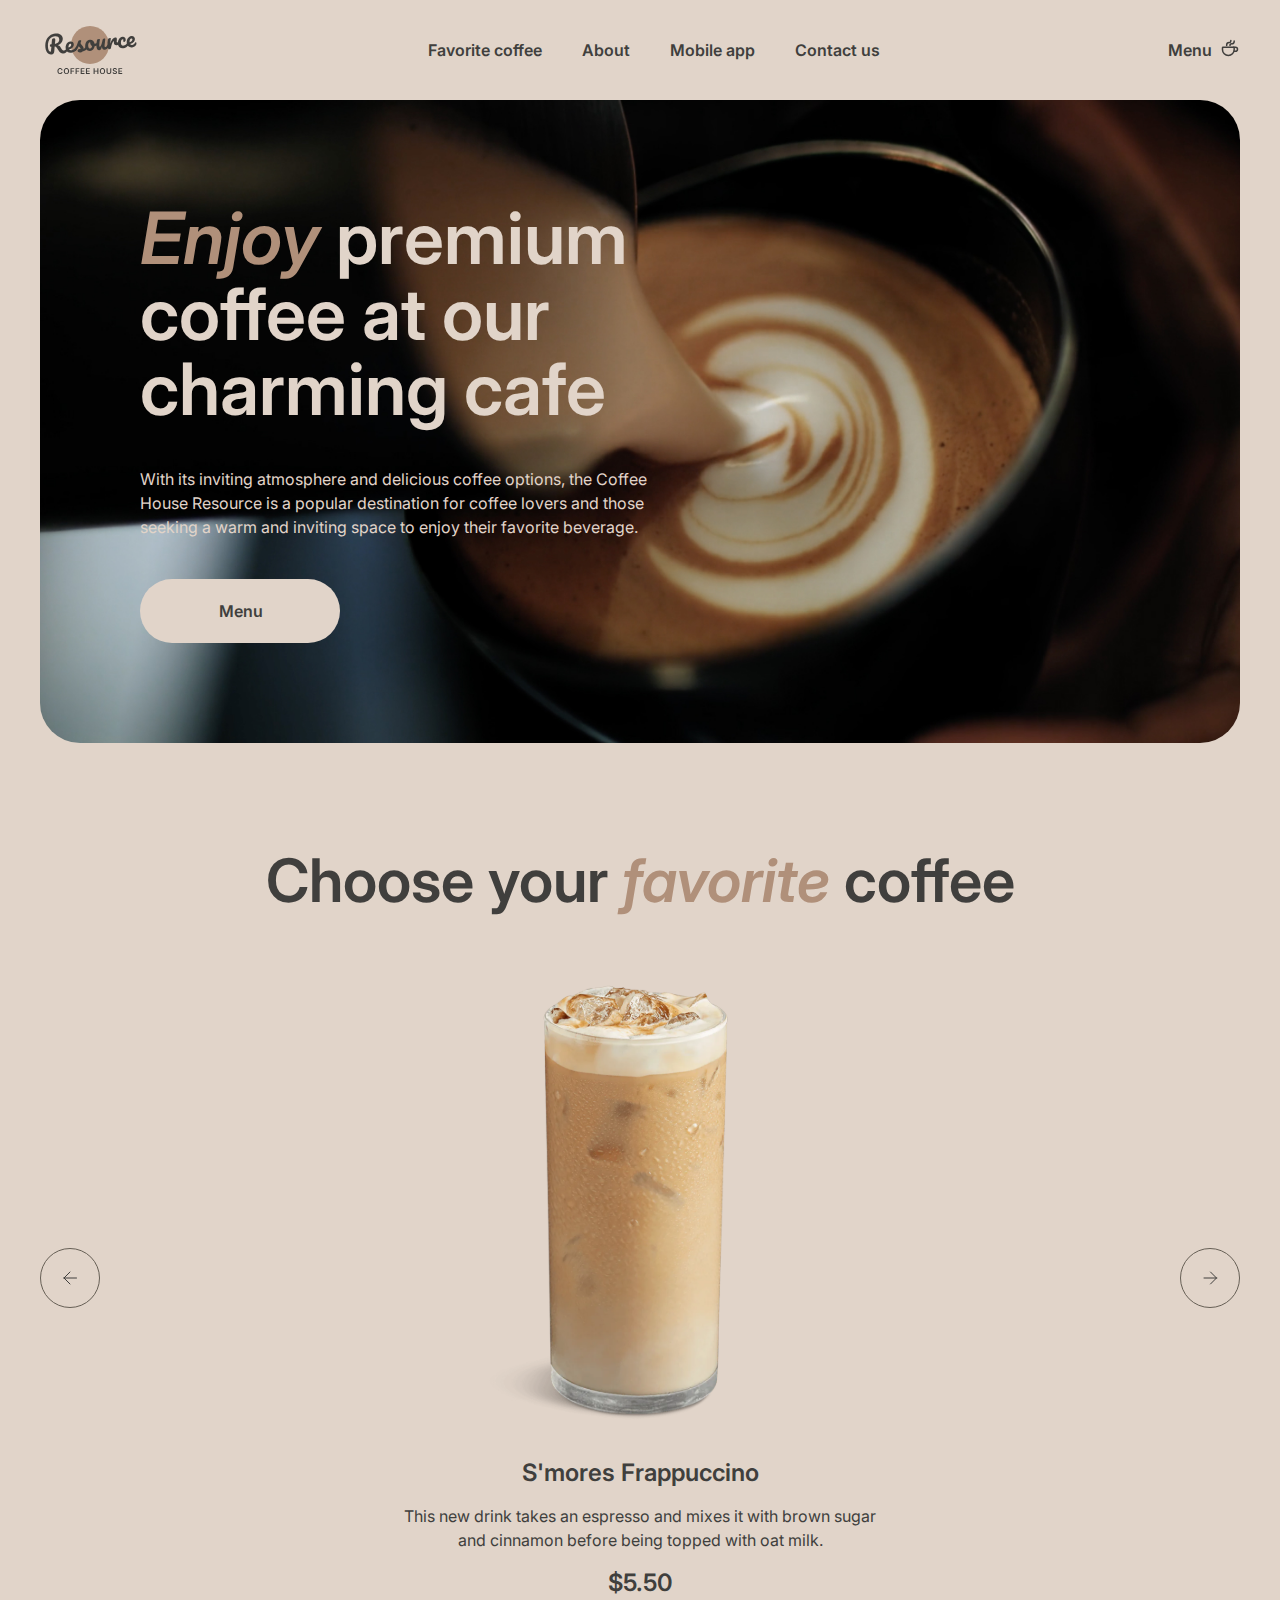
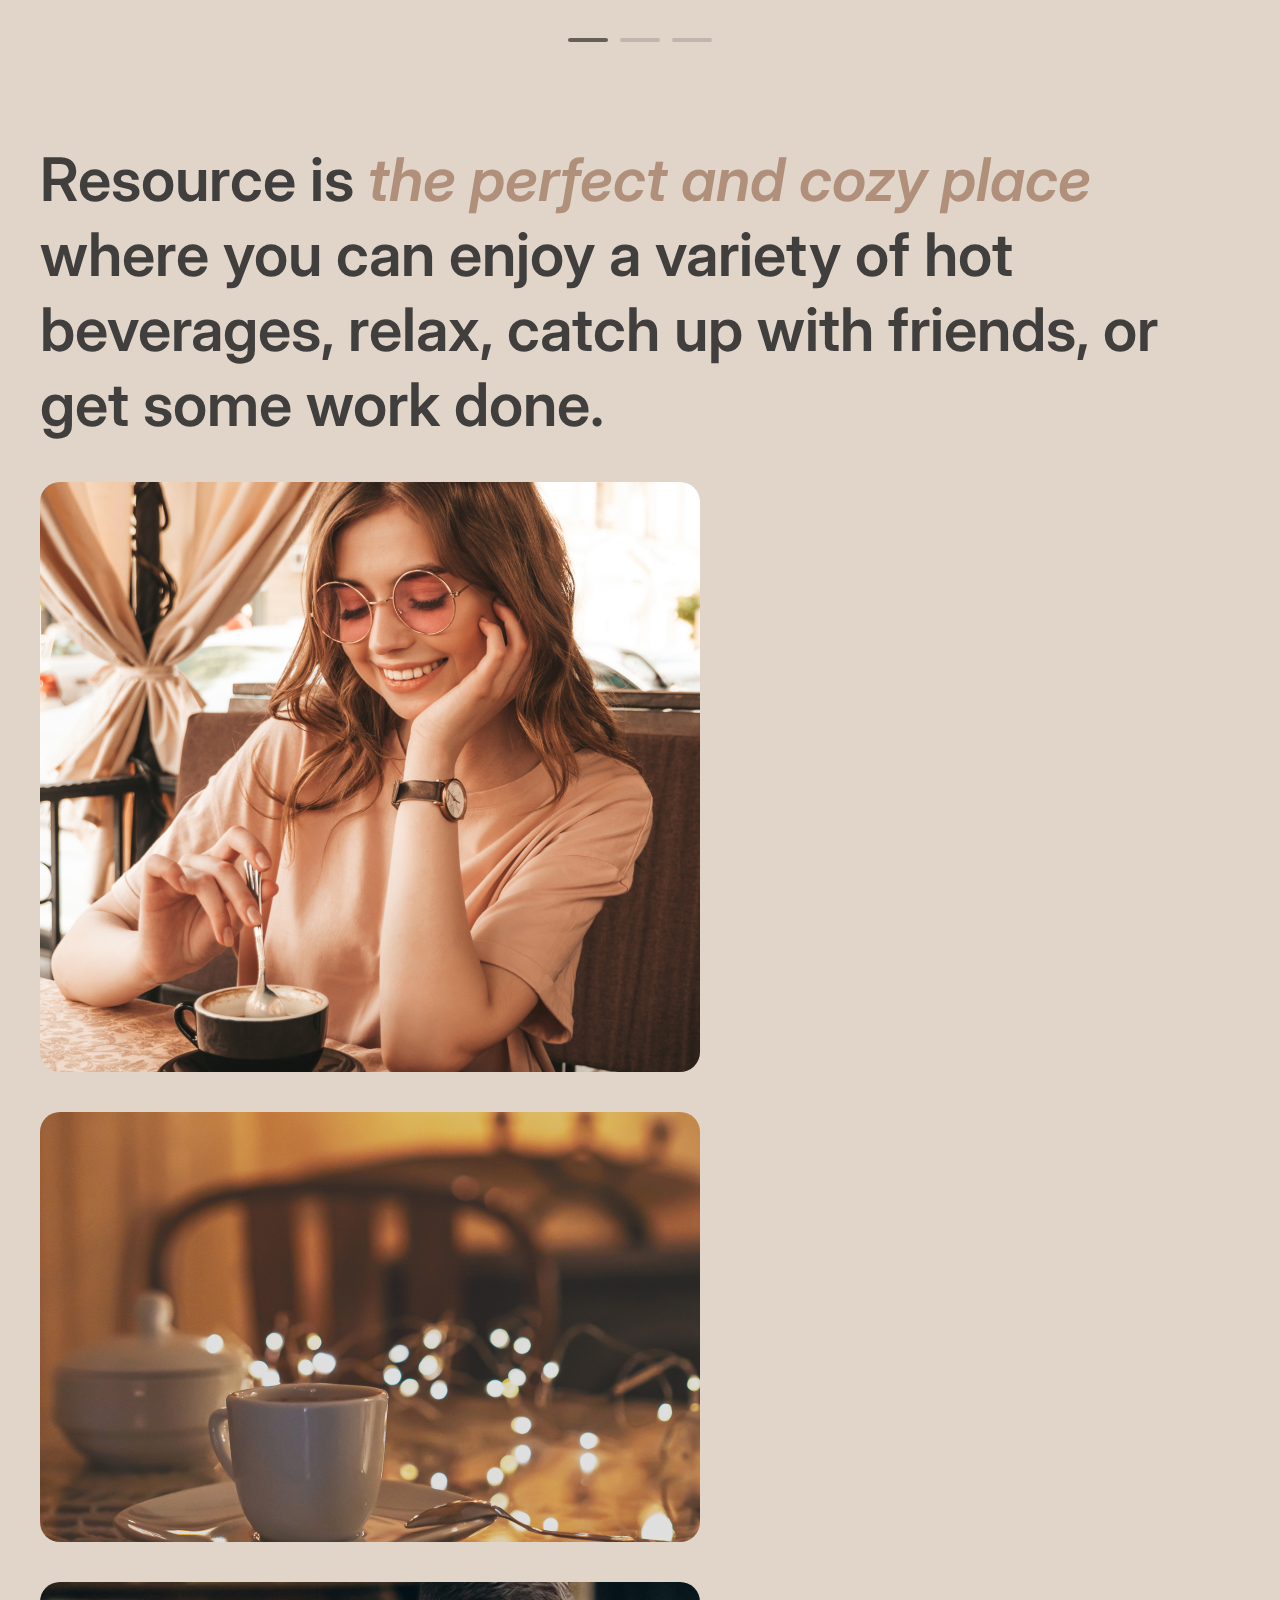
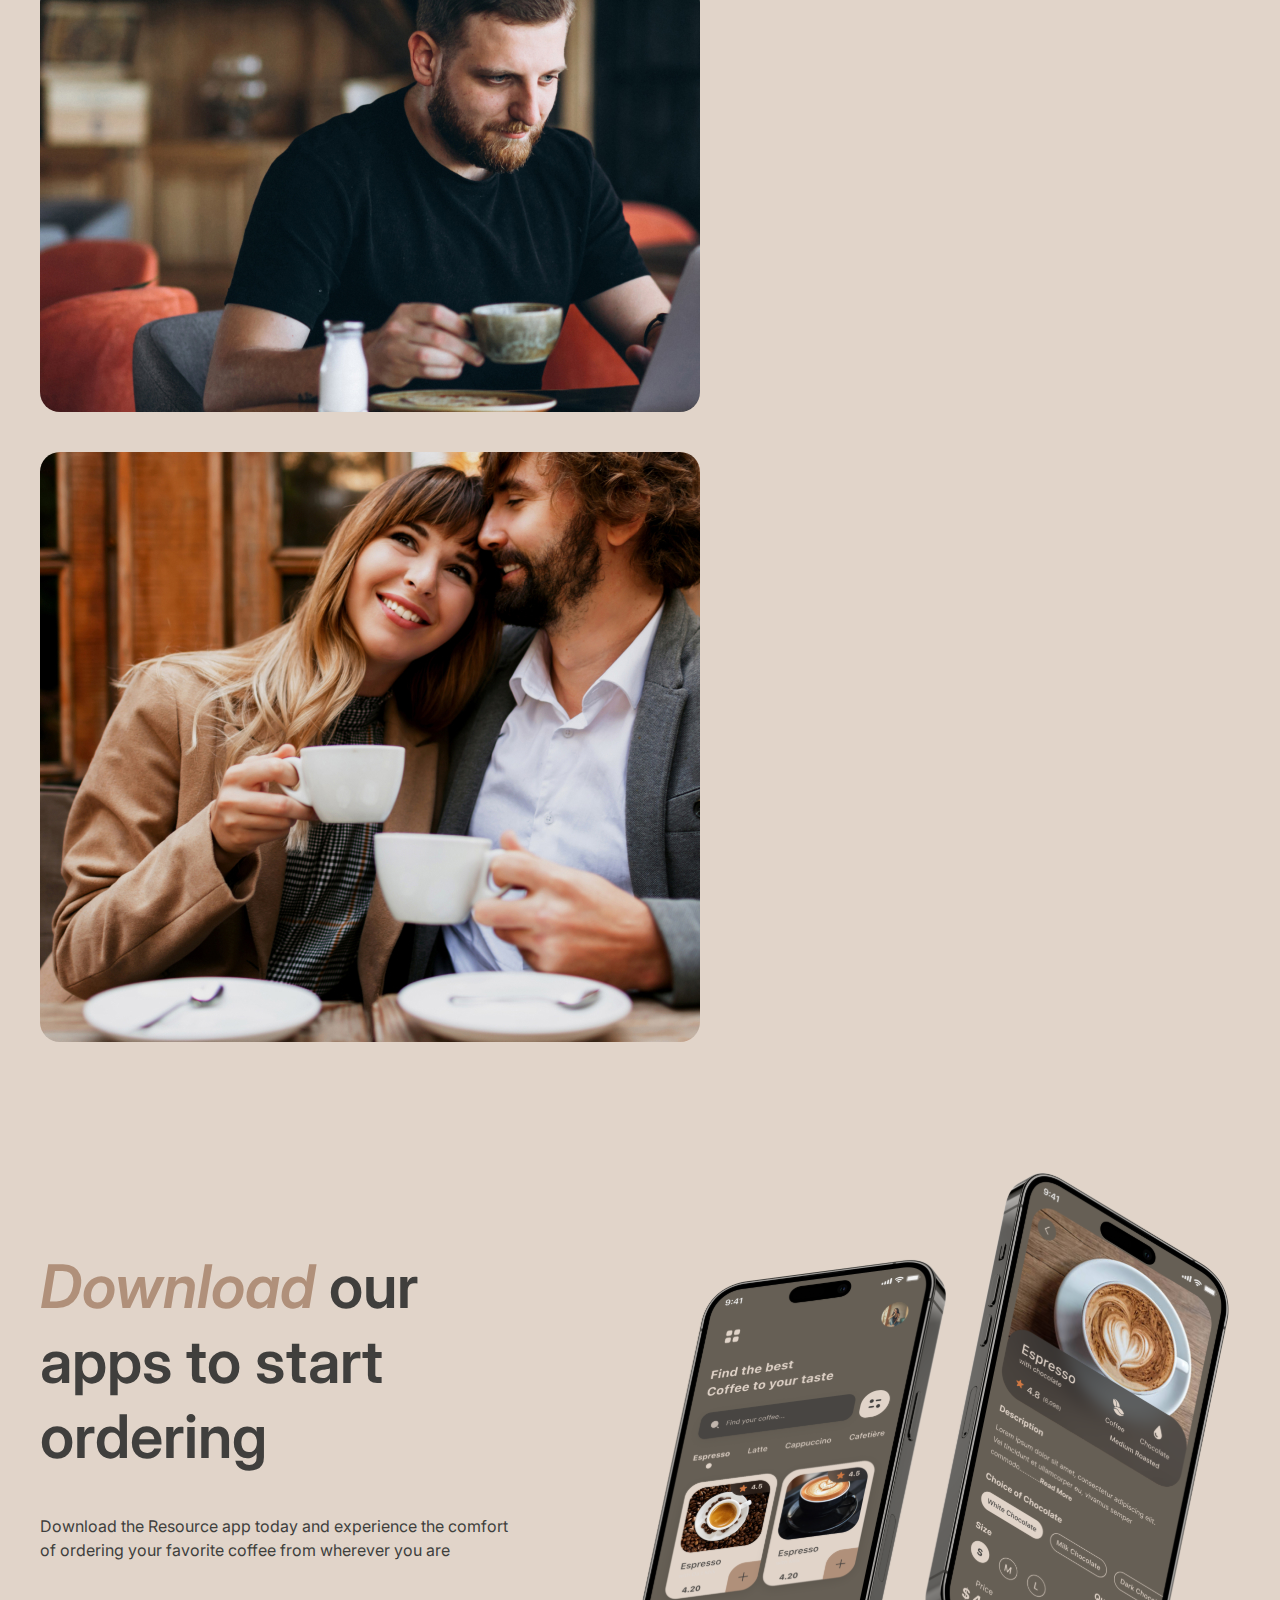
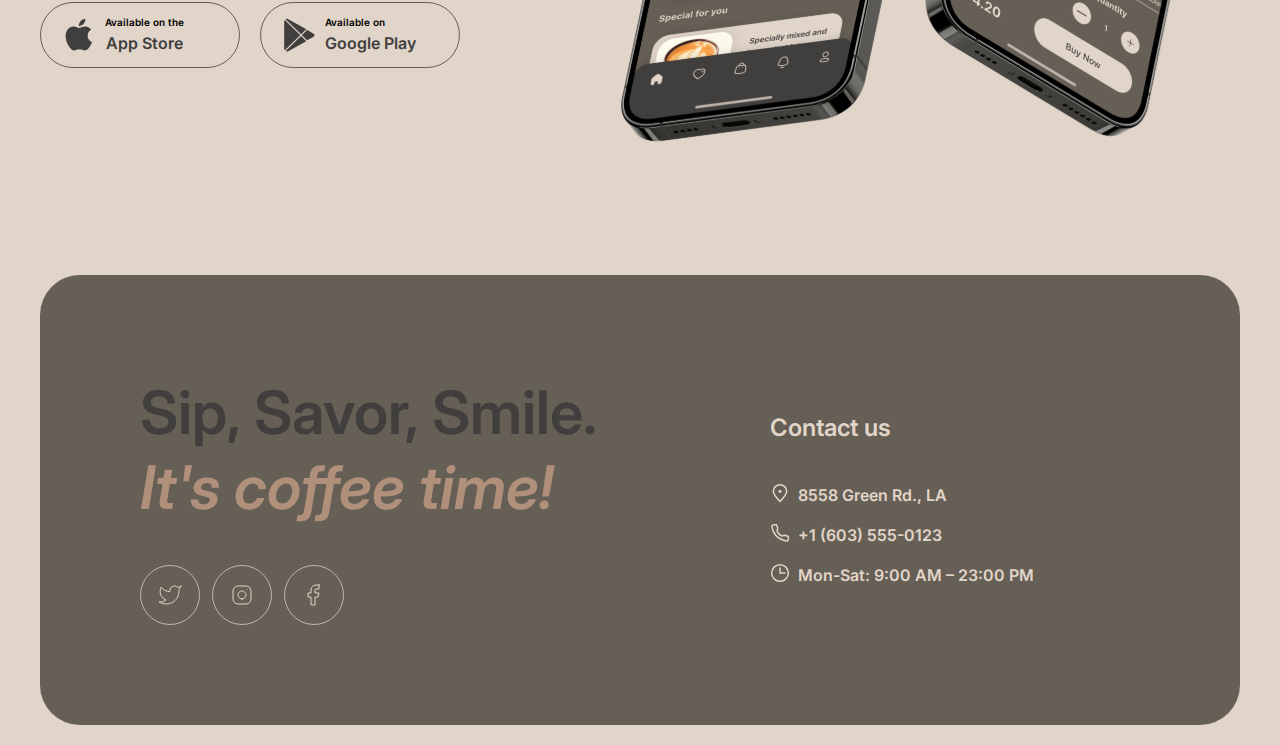
==== coffee-house/pages/home/index.html @ 0e666615 "feat: added hover to the button" ====
<!DOCTYPE html>
<html lang="en">
  <head>
    <meta charset="UTF-8" />
    <meta name="viewport" content="width=device-width, initial-scale=1.0" />
    <link rel="preconnect" href="https://fonts.googleapis.com">
    <link rel="preconnect" href="https://fonts.gstatic.com" crossorigin>
    <link href="https://fonts.googleapis.com/css2?family=Inter:wght@400;600&display=swap" rel="stylesheet">
    <link rel="stylesheet" href="../home/normalize.css" />
    <link rel="stylesheet" href="../home/style.css" />
    <title>Home</title>
    <link
      rel="shortcut icon"
      type="image/svg"
      href="../../assets/icons/logo.svg"
    />
  </head>
  <body>
    <div class="wrapper">
      <!-- HEADER  -->
      <header class="header__conteiner">
        <div class="header__logo">
          <img
            src="../../assets/icons/logo.svg"
            class="header__logo-img"
            alt="header__logo-img"
          />
        </div>
        <nav class="header__navigation">
          <ul class="navigation__list">
            <li class="navigation__item text__headings"><a href="#favorite__anchor" class="navigation__link">Favorite coffee</a></li>
            <li class="navigation__item text__headings"><a href="#about__anchor" class="navigation__link">About</a></li>
            <li class="navigation__item text__headings"><a href="#mobile__anchor" class="navigation__link">Mobile app</a></li>
            <li class="navigation__item text__headings"><a href="#contact__anchor" class="navigation__link">Contact us</a></li>
          </ul>
        </nav>
        <a class="header__menu-link" href="../menu/#">
          <div class="header__menu">
            <span class="menu__title text__headings">Menu</span>
            <span class="menu__subtitle">
              <img
                src="../../assets/icons/coffee-cup.svg"
                class="menu__subtitle-img"
                alt="menu__subtitle-img"
              />
            </span>
          </div>
        </a>
        
        <div class="header__burger">
          <span class="burger__line"></span>
          <span class="burger__line"></span>
        </div>
      </header>
      <!-- END HEADER -->

      <!-- SECTION ENJOY -->
      <main class="main">
        <section class="enjoy">
          <div class="enjoy__hero enjoy__hero-img enjoy__hero-video">
            <div class="hero__conteiner">
              <h1 class="hero__title">
                <span class="title-accent">Enjoy</span> premium coffee at our charming cafe
              </h1>
              <p class="hero__subtitle text">
                With its inviting atmosphere and delicious coffee options, the
                Coffee House Resource is a popular destination for coffee lovers
                and those seeking a warm and inviting space to enjoy their
                favorite beverage.
              </p>
              <button type="button" class="hero__button button">
                <p class="text__headings hero__button-text">Menu</p>
                <svg class="hero__button-img" xmlns="http://www.w3.org/2000/svg" width="20" height="20" viewBox="0 0 20 20" fill="none">
                  <path d="M14.166 9.76667V11.6667C14.166 14.8883 11.5543 17.5 8.33268 17.5C5.11102 17.5 2.49935 14.8883 2.49935 11.6667V9.76667C2.49935 9.4353 2.76798 9.16667 3.09935 9.16667H13.566C13.8974 9.16667 14.166 9.4353 14.166 9.76667Z" stroke="#403F3D" stroke-width="1.5" stroke-linecap="round" stroke-linejoin="round"/>
                  <path d="M9.99935 7.49996C9.99935 6.66663 10.5946 5.83329 11.7851 5.83329V5.83329C13.1 5.83329 14.166 4.7673 14.166 3.45234V2.91663" stroke="#403F3D" stroke-width="1.5" stroke-linecap="round" stroke-linejoin="round"/>
                  <path d="M6.66732 7.5V7.08333C6.66732 5.70262 7.78661 4.58333 9.16732 4.58333V4.58333C10.0878 4.58333 10.834 3.83714 10.834 2.91667V2.5" stroke="#403F3D" stroke-width="1.5" stroke-linecap="round" stroke-linejoin="round"/>
                  <path d="M13.334 9.16663H15.4173C16.5679 9.16663 17.5007 10.0994 17.5007 11.25C17.5007 12.4006 16.5679 13.3333 15.4173 13.3333H14.1673" stroke="#403F3D" stroke-width="1.5" stroke-linecap="round" stroke-linejoin="round"/>
                </svg>
              </button>
            </div>
          </div>
        </section>
        <!-- END SECTION ENJOY -->

        <!-- SECTION FAVORITE -->
        <section class="favorite" id="favorite__anchor" >
          <h2 class="favorite__title title">Choose your <span class="title-accent">favorite</span> coffee</h2>
          <div class="favorite__slider-conteiner">
            <div class="favorite__slider">
              <button type="button"class="slider__button">
                <svg class="slider__button-arrow" xmlns="http://www.w3.org/2000/svg" width="24" height="24" viewBox="0 0 24 24" fill="none">
                  <path d="M18.5 12H6M6 12L12 6M6 12L12 18" stroke="#403F3D" stroke-linecap="round" stroke-linejoin="round"/>
                </svg>
              </button>
              <div class="favorite__slider-wrapper">
               <div class="favorite__slider-row">
                <div class="favorite__slide">
                  <img class="favorite__slide-img" 
                  src="../../assets/img/coffee-slider-1.svg" 
                  alt="frappuccino">
                <div class="favorite__slide-content">
                  <h3 class="favorite__slide-subtitle">S'mores Frappuccino</h3>
                  <p class="favorite__slide-text text">This new drink takes an espresso 
                    and mixes it with brown sugar and cinnamon before being topped with oat milk.</p>
                  <p class="favorite__slide-price">$5.50</p>
                </div>
                </div>
                <div class="favorite__slide">
                  <img class="favorite__slide-img" 
                  src="../../assets/img/coffee-slider-2.svg" 
                  alt="macchiato">
                <div class="favorite__slide-content">
                  <h3 class="favorite__slide-subtitle">Caramel Macchiato</h3>
                  <p class="favorite__slide-text text">Fragrant and unique classic espresso with 
                    rich caramel-peanut syrup, with cream under whipped thick foam.</p>
                  <p class="favorite__slide-price">$5.00</p>
                </div>
                </div>
                <div class="favorite__slide">
                  <img class="favorite__slide-img" 
                  src="../../assets/img/coffee-slider-3.svg" 
                  alt="frappuccino">
                <div class="favorite__slide-content">
                  <h3 class="favorite__slide-subtitle">Ice coffee</h3>
                  <p class="favorite__slide-text text">A popular summer drink that tones and invigorates. 
                    Prepared from coffee, milk and ice.</p>
                  <p class="favorite__slide-price">$4.50</p>
                </div>
                </div>
               </div>
              </div>
              <button type="button" class="slider__button">
                <svg class="slider__button-arrow" xmlns="http://www.w3.org/2000/svg" width="24" height="24" viewBox="0 0 24 24" fill="none">
                  <path d="M6 12H18.5M18.5 12L12.5 6M18.5 12L12.5 18" stroke="#403F3D" stroke-linecap="round" stroke-linejoin="round"/>
                </svg>
              </button>
            </div>
            <div class="favorite__controls">
              <div class="favorite__controls-btn favorite__controls-btn--active"></div>
              <div class="favorite__controls-btn"></div>
              <div class="favorite__controls-btn"></div>
            </div>
          </div>
        </section>
         <!-- END SECTION FAVORITE -->
         <!-- SECTION ABOUT -->
        <section class="about" id="about__anchor">
            <h2 class="about__title title">Resource is 
              <span class="title-accent">the perfect and cozy place</span> 
              where you can enjoy a variety of hot beverages, relax, catch up with friends, 
              or get some work done.
            </h2>
            <div class="about__images-conteiner">
              <div class="about__images-column-1">
                <div class="about__images-box box-1">
                  <div class="about__images-max about__images-1"></div>
                </div>
                <div class="about__images-box box-2">
                  <div class="about__images-max about__images-2"></div>
                </div>
              </div>
              <div class="about__images-column-2">
                <div class="about__images-box box-3">
                  <div class="about__images-max about__images-3"></div>
                </div>
                <div class="about__images-box box-4">
                  <div class="about__images-max about__images-4"></div>
                </div>
              </div>
            </div>
        </section>
        <!-- END SECTION ABOUT -->

        <!-- SECTION MOBILE -->
        <section class="mobile" id="mobile__anchor">
          <div class="mobile__offer">
            <h2 class="offer__title title"> 
              <span class="title-accent">Download</span> 
              our apps to start ordering</h2>
            <p class="offer__text text">   Download the Resource app today 
              and experience the comfort of ordering your favorite 
              coffee from wherever you are</p>
            <div class="mobile__offer-button">
              <button type="button" class="offer__button">
                <svg class="offer__button-icon" xmlns="http://www.w3.org/2000/svg" width="36" height="36" viewBox="0 0 36 36" fill="none">
                  <path d="M26.7063 18.6307C26.6694 14.6324 30.0641 12.6872 30.2193 12.5966C28.2967 9.86366 25.3169 9.49026 24.2697 9.46048C21.767 9.20369 19.3393 10.9206 18.0644 10.9206C16.764 10.9206 14.8008 9.48529 12.6848 9.52747C9.96196 9.56841 7.41468 11.1055 6.01762 13.4923C3.13444 18.359 5.28474 25.5108 8.04705 29.4446C9.42884 31.3712 11.0435 33.5223 13.1569 33.4466C15.2245 33.3635 15.9968 32.1614 18.4919 32.1614C20.9641 32.1614 21.6893 33.4466 23.8447 33.3983C26.0637 33.3635 27.4608 31.463 28.7942 29.519C30.3911 27.3108 31.0323 25.1362 31.0578 25.0245C31.0056 25.0071 26.7483 23.4229 26.7063 18.6307Z" fill="#403F3D"/>
                  <path d="M22.6347 6.87268C23.7468 5.51675 24.5076 3.67205 24.2964 1.80005C22.6869 1.86952 20.674 2.88554 19.5149 4.21169C18.4893 5.38029 17.5732 7.29571 17.8099 9.097C19.6179 9.2285 21.4743 8.20752 22.6347 6.87268Z" fill="#403F3D"/>
                </svg>
                <div class="offer__button-text">
                  <p class="button-text-1">Available on the</p>
                  <p class="button-text-2 text__headings">App Store</p>
                </div>
              </button>
              <button type="button" class="offer__button">
                <svg class="offer__button-icon" xmlns="http://www.w3.org/2000/svg" width="36" height="36" viewBox="0 0 36 36" fill="none">
                  <path d="M3.7558 3.20297C3.39335 3.57289 3.18359 4.14884 3.18359 4.89471V31.4994C3.18359 32.2453 3.39335 32.8212 3.7558 33.1911L3.84525 33.2723L19.1359 18.37V18.0181L3.84525 3.11575L3.7558 3.20297Z" fill="#403F3D"/>
                  <path d="M26.0776 23.34L20.9863 18.37V18.0181L26.0837 13.0482L26.1979 13.1128L32.2345 16.4617C33.9573 17.4121 33.9573 18.976 32.2345 19.9324L26.1979 23.2753L26.0776 23.34Z" fill="#403F3D"/>
                  <path d="M25.2733 24.2007L20.0617 19.1195L4.68164 34.1166C5.25384 34.7031 6.18695 34.7737 7.24807 34.1873L25.2733 24.2007Z" fill="#403F3D"/>
                  <path d="M25.2733 12.1876L7.24807 2.20103C6.18695 1.62058 5.25384 1.69125 4.68164 2.27772L20.0617 17.2688L25.2733 12.1876Z" fill="#403F3D"/>
                </svg>
                <div class="offer__button-text">
                  <p class="button-text-1">Available on</p>
                  <p class="button-text-2 text__headings">Google Play</p>
                </div>
              </button>
            </div>
          </div>
          <div class="mobile__images">
            <img class="mobile__images-screens" src="../../assets/img/mobile-screens.svg" alt="mobile-screens">
          </div>
        </section>
        <!-- END SECTION MOBILE -->
      </main>

      <!-- FOOTER -->
      <footer class="footer">
        <div class="footer-conteiner">
          <div class="footer__social">
            <h2 class="social__title title">Sip, Savor, Smile. 
              <span class="title-accent">It's coffee time!</span>
            </h2>
            <div class="social__button">
              <button type="button" class="social__button-item">
                <svg class="social__button-icon" xmlns="http://www.w3.org/2000/svg" width="24" height="24" viewBox="0 0 24 24" fill="none">
                  <path d="M23 3.01006C23 3.01006 20.9821 4.20217 19.86 4.54006C19.2577 3.84757 18.4573 3.35675 17.567 3.13398C16.6767 2.91122 15.7395 2.96725 14.8821 3.29451C14.0247 3.62177 13.2884 4.20446 12.773 4.96377C12.2575 5.72309 11.9877 6.62239 12 7.54006V8.54006C10.2426 8.58562 8.50127 8.19587 6.93101 7.4055C5.36074 6.61513 4.01032 5.44869 3 4.01006C3 4.01006 -1 13.0101 8 17.0101C5.94053 18.408 3.48716 19.109 1 19.0101C10 24.0101 21 19.0101 21 7.51006C20.9991 7.23151 20.9723 6.95365 20.92 6.68006C21.9406 5.67355 23 3.01006 23 3.01006Z" stroke="#E1D4C9" stroke-linecap="round" stroke-linejoin="round"/>
                </svg>
              </button>
              <button type="button" class="social__button-item">
                <svg class="social__button-icon" xmlns="http://www.w3.org/2000/svg" width="24" height="24" viewBox="0 0 24 24" fill="none">
                  <path d="M12 16C14.2091 16 16 14.2091 16 12C16 9.79086 14.2091 8 12 8C9.79086 8 8 9.79086 8 12C8 14.2091 9.79086 16 12 16Z" stroke="#E1D4C9" stroke-linecap="round" stroke-linejoin="round"/>
                  <path d="M3 16V8C3 5.23858 5.23858 3 8 3H16C18.7614 3 21 5.23858 21 8V16C21 18.7614 18.7614 21 16 21H8C5.23858 21 3 18.7614 3 16Z" stroke="#E1D4C9"/>
                  <path d="M17.5 6.51L17.51 6.49889" stroke="#E1D4C9" stroke-linecap="round" stroke-linejoin="round"/>
                </svg>
              </button>
              <button type="button" class="social__button-item">
                <svg social__button-icon xmlns="http://www.w3.org/2000/svg" width="24" height="24" viewBox="0 0 24 24" fill="none">
                  <path d="M17 2H14C12.6739 2 11.4021 2.52678 10.4645 3.46447C9.52678 4.40215 9 5.67392 9 7V10H6V14H9V22H13V14H16L17 10H13V7C13 6.73478 13.1054 6.48043 13.2929 6.29289C13.4804 6.10536 13.7348 6 14 6H17V2Z" stroke="#E1D4C9" stroke-linecap="round" stroke-linejoin="round"/>
                </svg>
              </button>
            </div>
          </div>
          <div class="footer__contact" id="contact__anchor">
            <h3 class="footer__contact-subtitle">Contact us</h3>
            <ul class="footer__contact-list">
              <li class="footer__contact-item">
                <a class="contact__link" href="https://www.google.pl/maps/place/8558+Green+Rd,+Lakeview,+MI+48850,+%D0%A1%D0%A8%D0%90/@43.5344248,-86.2693133,8z/data=!4m5!3m4!1s0x881894c3cff73ed7:0x6b7a7f95039dd76e!8m2!3d43.3332195!4d-85.2551117?entry=ttu" target="_blank">
                  <svg class="contact__link-icon" 
                  xmlns="http://www.w3.org/2000/svg" width="20" height="20" viewBox="0 0 20 20" fill="none">
                    <path d="M16.6663 8.33329C16.6663 12.0152 9.99967 18.3333 9.99967 18.3333C9.99967 18.3333 3.33301 12.0152 3.33301 8.33329C3.33301 4.65139 6.31778 1.66663 9.99967 1.66663C13.6816 1.66663 16.6663 4.65139 16.6663 8.33329Z" stroke="#E1D4C9" stroke-width="1.5"/>
                    <path d="M10.0003 9.16667C10.4606 9.16667 10.8337 8.79357 10.8337 8.33333C10.8337 7.8731 10.4606 7.5 10.0003 7.5C9.54009 7.5 9.16699 7.8731 9.16699 8.33333C9.16699 8.79357 9.54009 9.16667 10.0003 9.16667Z" fill="#E1D4C9" stroke="#E1D4C9" stroke-width="1.5" stroke-linecap="round" stroke-linejoin="round"/>
                  </svg>
                <p class="contact__link-text text__headings">8558 Green Rd., LA</p>
                <div class="contact__link-line"></div>
                </a>
              </li>
              <li class="footer__contact-item">
                <a class="contact__link" href="tel:+16035550123">
                  <svg class="contact__link-icon" xmlns="http://www.w3.org/2000/svg" width="20" height="20" viewBox="0 0 20 20" fill="none">
                    <path d="M15.0984 12.2516L11.6665 12.9166C9.34845 11.7531 7.91654 10.4166 7.08321 8.33329L7.72483 4.89154L6.51197 1.66663L3.72946 1.66663C2.60191 1.66663 1.71466 2.59958 1.90108 3.71161C2.29888 6.08454 3.37231 10.0391 6.24987 12.9166C9.27338 15.9401 13.5661 17.3318 16.1378 17.9288C17.299 18.1983 18.3332 17.2908 18.3332 16.0988L18.3332 13.4843L15.0984 12.2516Z" stroke="#E1D4C9" stroke-width="1.5" stroke-linecap="round" stroke-linejoin="round"/>
                  </svg>
                  
                <p class="contact__link-text text__headings">+1 (603) 555-0123</p>
                <div class="contact__link-line"></div>
              </a>
              </li>
              <li class="footer__contact-item">
                <svg class="contact__link-icon" xmlns="http://www.w3.org/2000/svg" width="20" height="20" viewBox="0 0 20 20" fill="none">
                  <g clip-path="url(#clip0_217_1736)">
                    <path d="M10 5L10 10L15 10" stroke="#E1D4C9" stroke-width="1.5" stroke-linecap="round" stroke-linejoin="round"/>
                    <path d="M10.0003 18.3333C14.6027 18.3333 18.3337 14.6023 18.3337 9.99996C18.3337 5.39759 14.6027 1.66663 10.0003 1.66663C5.39795 1.66663 1.66699 5.39759 1.66699 9.99996C1.66699 14.6023 5.39795 18.3333 10.0003 18.3333Z" stroke="#E1D4C9" stroke-width="1.5" stroke-linecap="round" stroke-linejoin="round"/>
                  </g>
                  <defs>
                    <clipPath id="clip0_217_1736">
                      <rect width="20" height="20" fill="white"/>
                    </clipPath>
                  </defs>
                </svg>
                <p class="contact__link-text text__headings">Mon-Sat: 9:00 AM – 23:00 PM</p>
                <div class="contact__link-line"></div>
              </li>
            </ul>
          </div>
        </div>
      </footer>
      <!-- END FOOTER -->
    </div>
    <script src="../home/script.js"></script>
  </body>
</html>
---- coffee-house/pages/home/style.css ----
:root {
  --text-dark: #403F3D;
  --text-light: #E1D4C9;
  --text-accent: #B0907A;
  --background-body: #E1D4C9;
  --background-container: #665F55;
  --background-backdrop: rgba(64, 63, 61, 0.80);
  --border-light: #C1B6AD;
  --border-dark: #665F55;
}

*,
*::before,
*::after {
  box-sizing: border-box;
  margin: 0;
  padding: 0;
  border: 0;
}

html {
  scroll-behavior: smooth;
  font-family: Inter;
  font-style: normal;
  font-weight: 400;
}

body {
  margin: 0 auto;
  padding: 0;
  scroll-behavior: smooth;
  transition: all .3s;
  background-color: var(--background-body);
  color: var(--text-dark);

}
.wrapper {
  max-width: 1440px;
  margin: 0 auto;
  padding: 20px 40px;
}

a, a:visited {
  color: inherit;
  text-decoration: none;
  cursor: pointer;
  transition: .3s;
}

h1, h2, h3, h4, h5, p {
  margin: 0;
}

h1 {
  font-size: 72px;
  font-weight: 600;
  line-height: 105%;
  color: var(--text-light);
}

h2 {
  font-family: Inter;
  font-size: 60px;
  font-style: normal;
  font-weight: 600;
  line-height: 125%;
  color: var(--text-dark);
}

h3 {
  font-family: Inter;
  font-size: 24px;
  font-style: normal;
  font-weight: 600;
  line-height: 125%;
}

li {
  list-style: none;
}

a, a:visited {
  color: inherit;
  cursor: pointer;
  text-decoration: none;
  transition: 0.8s ease-in-out;
}
.text__headings {
  font-family: Inter;
  font-style: normal;
  font-weight: 600;
  font-size: 16px;
  line-height: 150%;
  color: var(--text-dark);
}

.text {
  font-family: Inter;
  font-size: 16px;
  font-style: normal;
  font-weight: 400;
  line-height: 150%;
}

.title-accent {
  color: var(--text-accent);
  font-style: italic;
}

.button {
  width: 200px;
  padding: 20px 65px;
  border-radius: 100px;
  background: var(--background-body);
  cursor: pointer;
}



/* HEADER */

.header__conteiner {
  display: flex;
  justify-content: space-between;
  align-items: center;
  width: 100%;
  /* margin: 20px 0px; */
}

.header__logo {
  width: 100px;
  height: 60px;
}
.navigation__list {
  display: flex;
  justify-content: space-between;
  gap: 40px;
}

.navigation__link {
  position: relative;
}

.navigation__link:before {
  content: '';
  width: 100%;
  height: 2px;
  background-color: var(--background-container);
  position: absolute;
  left: 0;
  bottom: -4px;
  transform: scaleX(0);
}

.navigation__link:hover:before {
  transform: scaleX(1);
  transition: 0.7s;
}


.header__menu-link {
  position: relative;
}

.header__menu-link:before {
  content: '';
  width: 100%;
  height: 2px;
  background-color: var(--background-container);
  position: absolute;
  left: 0;
  bottom: -4px;
  transform: scaleX(0);
}

.header__menu-link:hover:before {
  transform: scaleX(1);
  transition: 0.7s;
}

.header__menu {
  display: flex;
  gap: 8px;
}
.menu__subtitle-img {
  width: 20px;
  height: 20px;
}
.header__burger {
  display: none;
}

/* section enjoy */

.enjoy {
  margin: 20px 0px 100px 0px;
}

.enjoy__hero-img {
  background: url(../../assets/img/img-hero.jpg) lightgray 50% / cover no-repeat;
  border-radius: 40px;
  width: 100%;
  padding: 100px;
}

.hero__conteiner {
  width: 530px;
  display: flex;
  gap: 40px;
  flex-direction: column;
  justify-content: center;
  align-items: flex-start;
}
.hero__subtitle {
  color: var(--text-light);
}

.hero__button {
  display: flex;
  gap: 8px;
  justify-content: space-between;
}

.hero__button-text {
  transform: translateX(14px);
  transition: 0.3s ease-in;
}

.hero__button:hover > .hero__button-text {
  transform: translateX(0);
  transition: 0.3s ease-in;
}
.hero__button-img {
  width: 20px;
  height: 20px;
  opacity: 0;
  transition: 0.7s;
}

.hero__button:hover > .hero__button-img {
  opacity: 100%;
}

/* section favorite  */

.favorite {
  margin: 100px 0px;
  display: flex;
  flex-direction: column;
  justify-content: space-between;
  gap: 40px;
}
.favorite__title {
  text-align: center;
}
.favorite__slider-conteiner {
  display: flex;
  flex-direction: column;
  gap: 40px;
}

.favorite__slider { 
  width: 100%;
  max-width: 1360px;
  display: flex;
  flex-direction: row;
  align-items: center;
  justify-content: space-between;
  gap: 40px;
}

.slider__button {
  width: 60px;
  height: 60px;
  border-radius: 100px;
  border: 1px solid var(--border-dark);
  background-color: transparent;
  display: flex;
  justify-content: center;
  align-items: center;
}

.slider__button-arrow {
  width: 24px;
  height: 24px;
}

.favorite__slider-wrapper {
  max-width: 480px;
  height: 640px;
  width: 100%;
  position: relative;
  overflow: hidden;
}

.favorite__slider-row {
  display: flex;
  position: absolute;
  left: 0;
}

.favorite__slide {
  width: 480px;
  display: flex;
  flex-direction: column;
  align-items: center;
  gap: 20px; 
}
.favorite__slide-img {
  width: 100%;
  height: 100%;
}

.favorite__slide-content {
  display: flex;
  flex-direction: column;
  justify-content: space-between;
  gap: 16px; 
  text-align: center;
}

.favorite__slide-price {
font-size: 24px;
font-style: normal;
font-weight: 600;
line-height: 125%;
}

.favorite__controls {
  display: flex;
  gap: 12px;
  margin: auto;
}

.favorite__controls-btn {
  width: 40px;
  height: 4px;
  border-radius: 100px;
  background-color: var(--border-light);
}

.favorite__controls-btn--active {
  background-color: var(--border-dark);
}

/* section about */

.about__images-1 {
  background: url("../../assets/img/about-1.jpg") lightgray 50% / cover no-repeat;
}
.about__images-2 {
  background: url("../../assets/img/about-2.jpg") lightgray 50% / cover no-repeat;
}
.about__images-3 {
  background: url("../../assets/img/about-3.jpg") lightgray 50% / cover no-repeat;
}
.about__images-4 {
  background: url("../../assets/img/about-4.jpg") lightgray 50% / cover no-repeat;
}

.about {
  margin: 100px 0px;
  display: flex;
  flex-direction: column;
  justify-content: space-between;
  gap: 40px;
}

.about__images-conteiner {
  display: flex;
  gap: 40px;
  flex-wrap: wrap;
}

.about__images-column-1,
.about__images-column-2 {
  display: flex;
  flex-direction: column;
  gap: 40px;
}

.about__images-box {
  overflow: hidden;
  width: 660px;
  border-radius: 20px;
}
.box-1, 
.box-4 {
  height: 590px;
}

.box-2, 
.box-3 {
  height: 430px;
}

.about__images-max {
  width: 100%;
  height: 100%;
  transform: scale(1.1);
  transition: 0.7s ease-in-out;
}

.about__images-max:hover {
  transform: scale(1);
  transition: 0.7s ease-in-out;
}

/* section mobile */

.mobile {
  margin: 100px 0px;
  display: flex;
  flex-direction: row;
  gap: 100px;
  justify-content: space-between;
  align-items: center;
}

.mobile__images-screens {
  width: 630px;
  height: 630px;
}

.mobile__offer {
  display: flex;
  flex-direction: column;
  gap:40px; 
}

.mobile__offer-button {
  display: flex;
  justify-content: flex-start;
  gap: 20px;
}

.offer__button {
  width: 200px;
  padding: 12px 20px;
  border: 1px solid var(--border-dark);
  border-radius: 100px;
  background-color: transparent;

  display: flex;
  flex-direction: row;
  gap: 8px;
  align-items: center;
}


.offer__button > svg > path {
  stroke: none;
  fill: var(--text-dark);
  transition: fill 0.7s; 
}

.offer__button-icon {
  width: 36px;
  height: 36px;
}

.offer__button-text {
  display: flex;
  flex-direction: column;
  gap: 2px; 
}

.button-text-1 {
  font-size: 10px;
  font-style: normal;
  font-weight: 600;
  line-height: 140%;
  text-align: start;
}

/* footer  */

.footer {
  margin-top: 100px; 
  background: var(--background-container);
  border-radius: 40px;
}

.footer-conteiner {
  padding: 100px;
  display: flex;
  flex-direction: row;
  justify-content: space-between;
  gap: 100px;
  width: 1360px;
}
.footer__social {
  flex: 0 1 100%;
  display: flex;
  flex-direction: column;
  gap: 40px; 
}

.social__button {
  display: flex;
  flex-direction: row;
  gap: 12px; 
}

.social__button-item {
  width: 60px;
  height: 60px;
  border-radius: 100px;
  border: 1px solid var(--border-light);
  background-color: transparent;

  display: flex;
  justify-content: center;
  align-items: center;
}

.social__button-icon {
  width: 24px;
  height: 24px;
}

.footer__contact {
  flex: 0 1 100%;
  display: flex;
  flex-direction: column;
  gap: 40px; 
  justify-content: center;
}

.footer__contact-subtitle {
  color: var(--text-light);
}

.footer__contact-list {
  display: flex;
  flex-direction: column;
  gap: 16px;
  justify-content: space-between;
}

.footer__contact-item {
  display: flex;
  flex-direction: row;
  gap: 8px; 
}

.contact__link-text {
  color: var(--text-light);
}

.contact__link {
  display: flex;
  flex-direction: row;
  gap: 8px;
  position: relative;
}

.contact__link:before {
  content: '';
  width: 100%;
  height: 2px;
  background-color: var(--background-body);
  position: absolute;
  left: 0;
  bottom: -4px;
  transform: scaleX(0);
}

.contact__link:hover:before {
  transform: scaleX(1);
  transition: 0.7s;
}
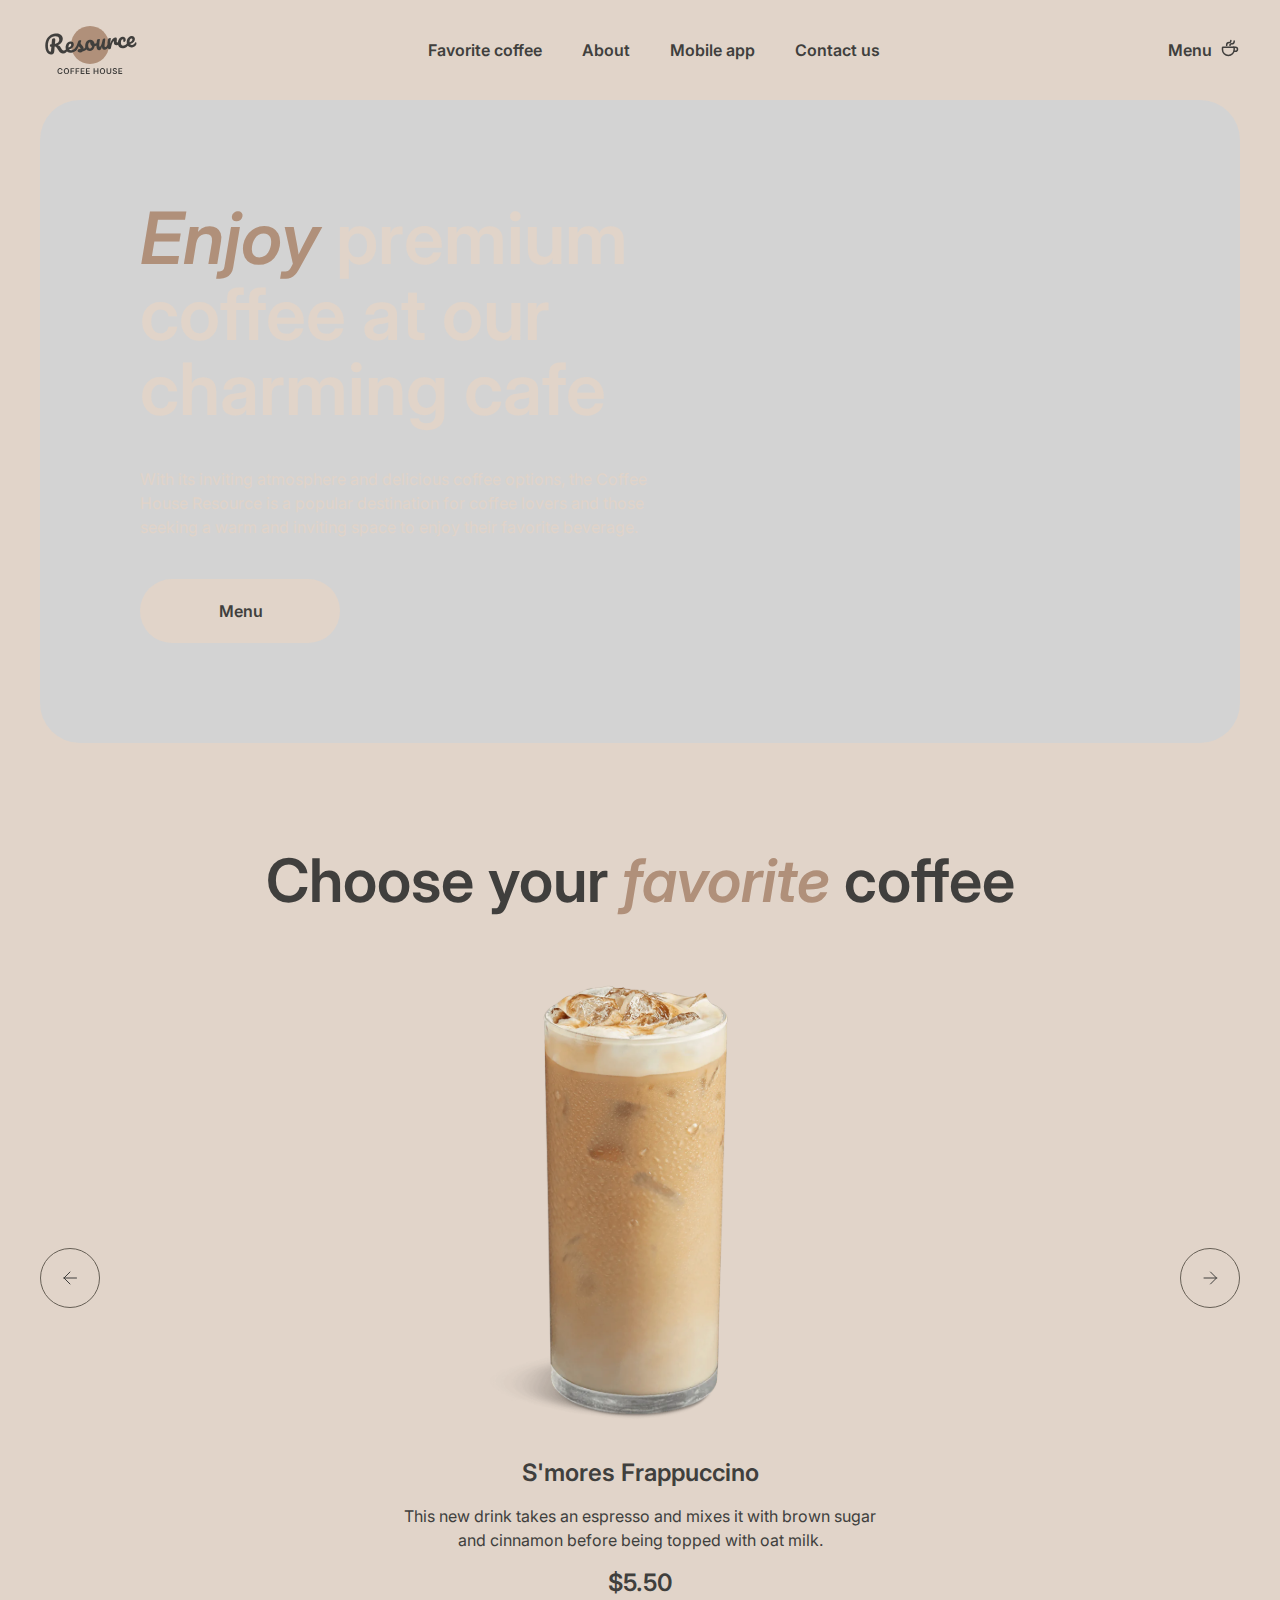
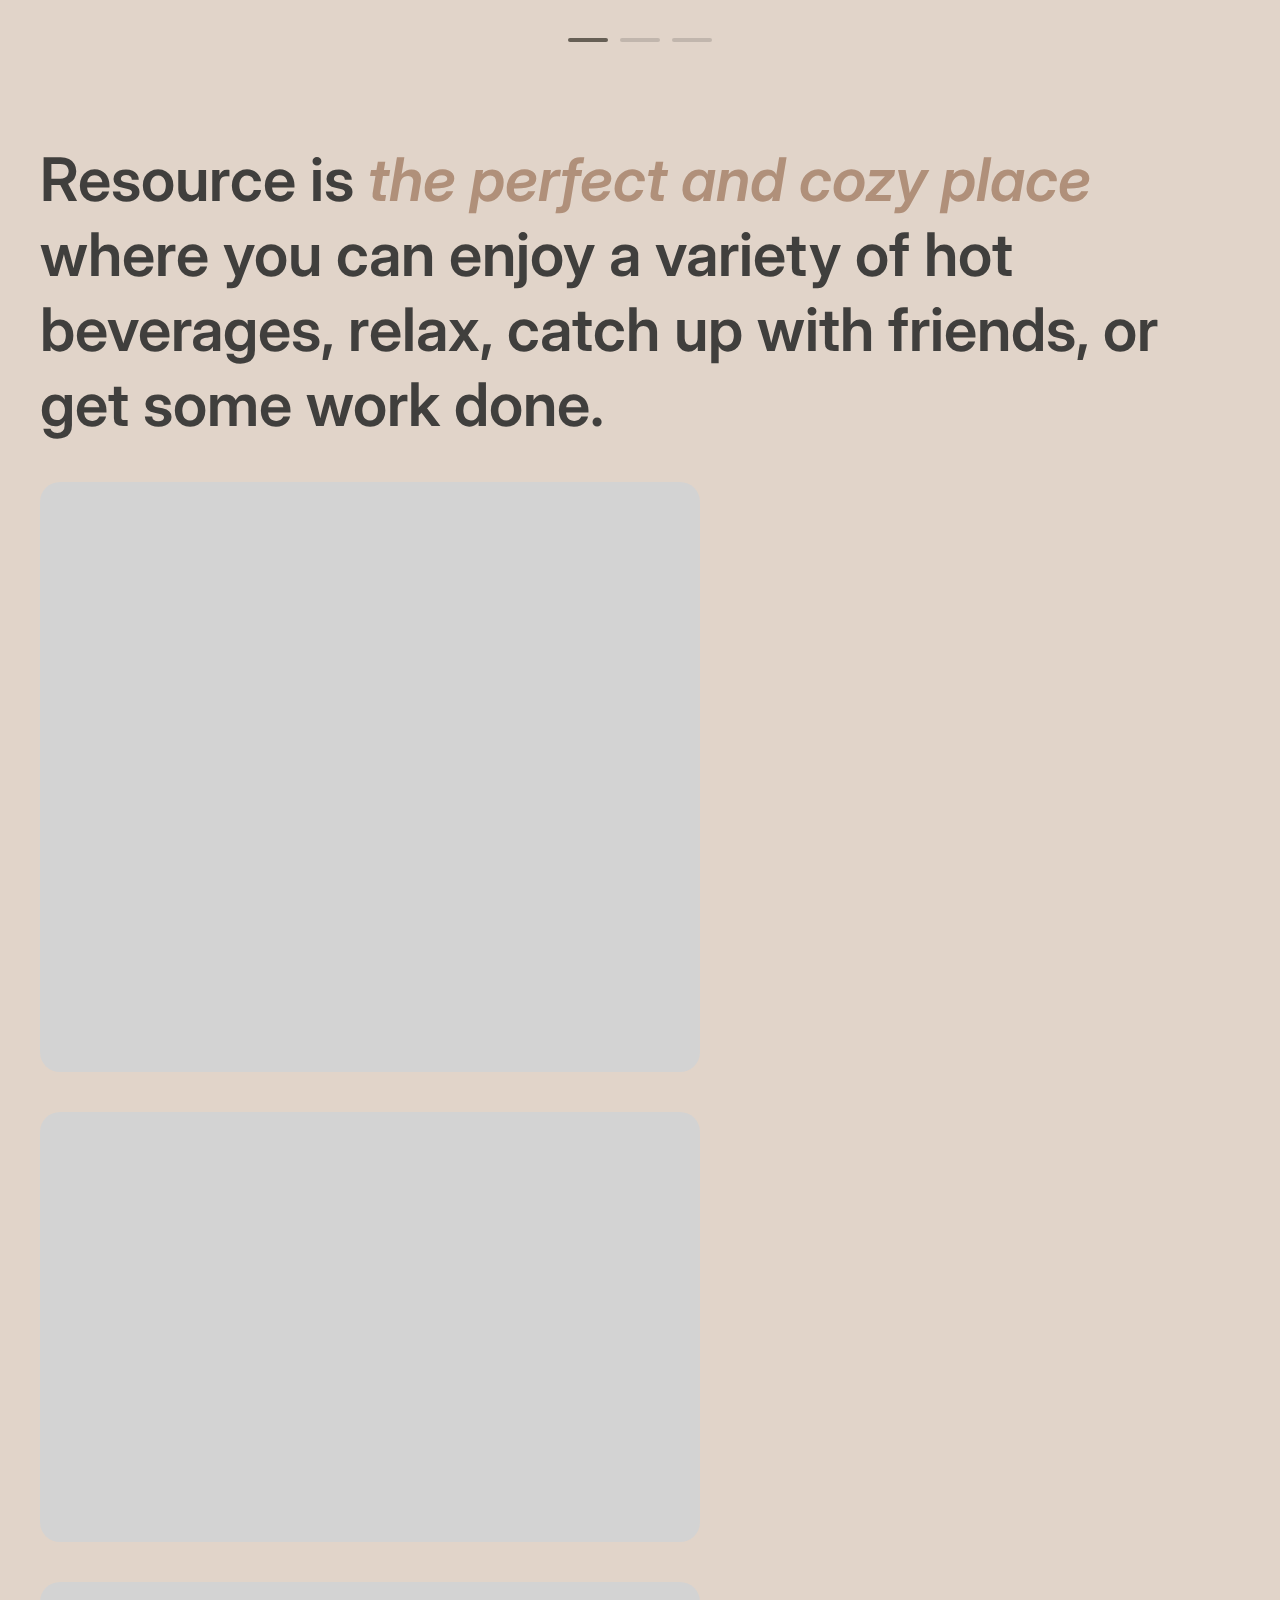
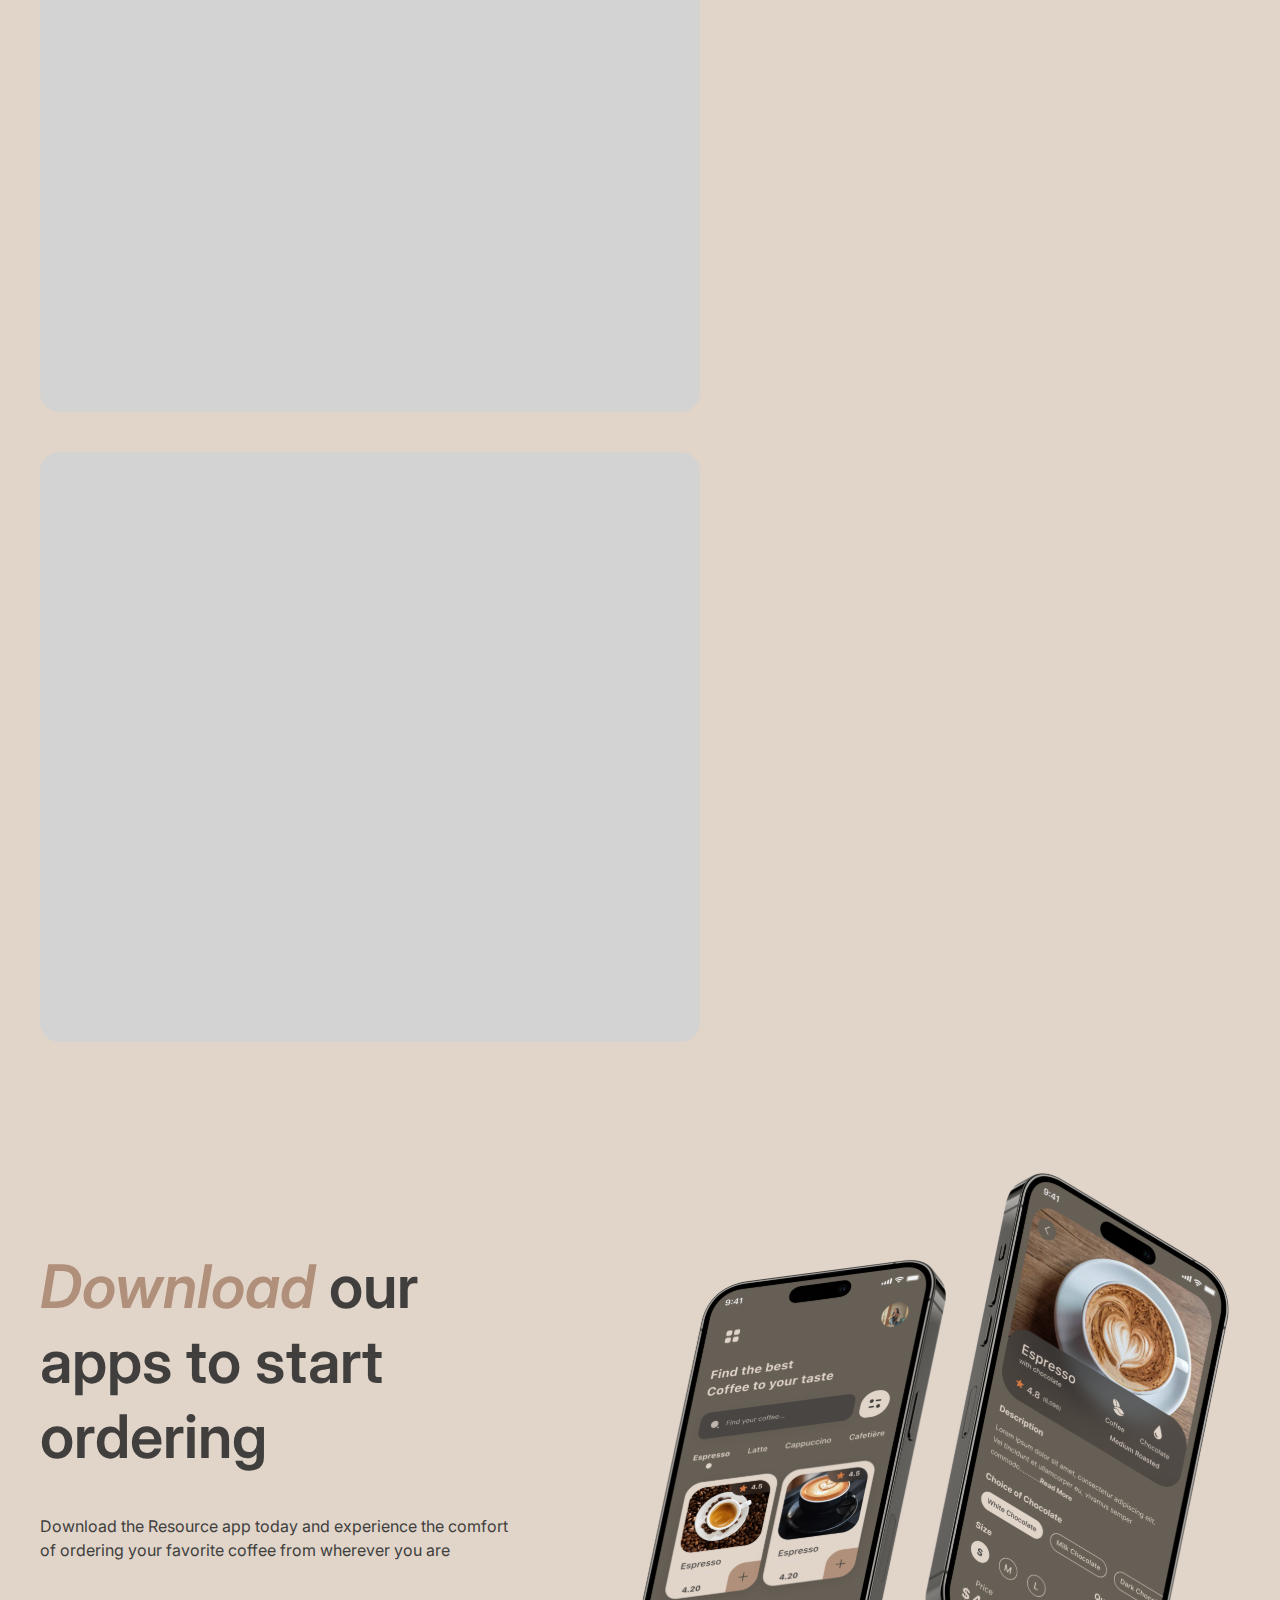
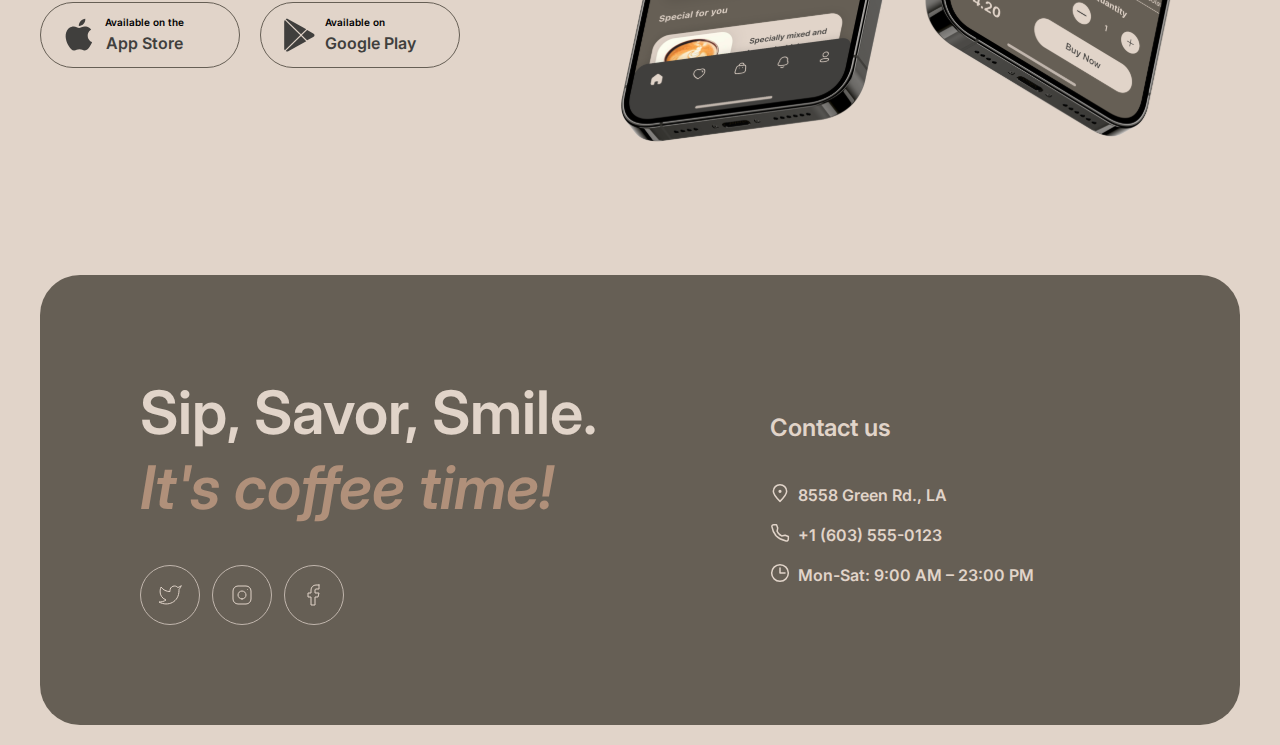
==== commit 81fc063f: "feat: added new section menu" ====
--- a/coffee-house/pages/home/index.html
+++ b/coffee-house/pages/home/index.html
@@ -6,8 +6,8 @@
     <link rel="preconnect" href="https://fonts.googleapis.com">
     <link rel="preconnect" href="https://fonts.gstatic.com" crossorigin>
     <link href="https://fonts.googleapis.com/css2?family=Inter:wght@400;600&display=swap" rel="stylesheet">
-    <link rel="stylesheet" href="../home/normalize.css" />
-    <link rel="stylesheet" href="../home/style.css" />
+    <link rel="stylesheet" href="../../css/normalize.css" />
+    <link rel="stylesheet" href="../../css/style.css" />
     <title>Home</title>
     <link
       rel="shortcut icon"
@@ -34,7 +34,7 @@
             <li class="navigation__item text__headings"><a href="#contact__anchor" class="navigation__link">Contact us</a></li>
           </ul>
         </nav>
-        <a class="header__menu-link" href="../menu/#">
+        <a class="header__menu-link" href="../menu/menu.html">
           <div class="header__menu">
             <span class="menu__title text__headings">Menu</span>
             <span class="menu__subtitle">
@@ -284,6 +284,6 @@
       </footer>
       <!-- END FOOTER -->
     </div>
-    <script src="../home/script.js"></script>
+    <script src="../../js/script.js"></script>
   </body>
 </html>
--- a/coffee-house/css/style.css
+++ b/coffee-house/css/style.css
@@ -0,0 +1,684 @@
+:root {
+  --text-dark: #403F3D;
+  --text-light: #E1D4C9;
+  --text-accent: #B0907A;
+  --background-body: #E1D4C9;
+  --background-container: #665F55;
+  --background-backdrop: rgba(64, 63, 61, 0.80);
+  --border-light: #C1B6AD;
+  --border-dark: #665F55;
+}
+
+*,
+*::before,
+*::after {
+  box-sizing: border-box;
+  margin: 0;
+  padding: 0;
+  border: 0;
+}
+
+html {
+  scroll-behavior: smooth;
+  font-family: Inter;
+  font-style: normal;
+  font-weight: 400;
+}
+
+body {
+  margin: 0 auto;
+  padding: 0;
+  scroll-behavior: smooth;
+  transition: all .3s;
+  background-color: var(--background-body);
+  color: var(--text-dark);
+
+}
+.wrapper {
+  max-width: 1440px;
+  margin: 0 auto;
+  padding: 20px 40px;
+}
+
+a, a:visited {
+  color: inherit;
+  text-decoration: none;
+  cursor: pointer;
+  transition: .3s;
+}
+
+h1, h2, h3, h4, h5, p {
+  margin: 0;
+}
+
+h3 {
+  font-family: Inter;
+  font-size: 24px;
+  font-style: normal;
+  font-weight: 600;
+  line-height: 125%;
+}
+
+li {
+  list-style: none;
+}
+
+a, a:visited {
+  color: inherit;
+  cursor: pointer;
+  text-decoration: none;
+  transition: 0.8s ease-in-out;
+}
+.text__headings {
+  font-family: Inter;
+  font-style: normal;
+  font-weight: 600;
+  font-size: 16px;
+  line-height: 150%;
+  color: var(--text-dark);
+}
+
+.text {
+  font-family: Inter;
+  font-size: 16px;
+  font-style: normal;
+  font-weight: 400;
+  line-height: 150%;
+}
+.title {
+  font-family: Inter;
+  font-size: 60px;
+  font-style: normal;
+  font-weight: 600;
+  line-height: 125%;
+  color: var(--text-dark);
+}
+
+.title-accent {
+  color: var(--text-accent);
+  font-style: italic;
+}
+.color-accent {
+  color: var(--text-light);
+}
+
+.button {
+  width: 200px;
+  padding: 20px 65px;
+  border-radius: 100px;
+  background: var(--background-body);
+  cursor: pointer;
+}
+
+
+
+/* HEADER */
+
+.header__conteiner {
+  display: flex;
+  justify-content: space-between;
+  align-items: center;
+  width: 100%;
+  /* margin: 20px 0px; */
+}
+
+.header__logo {
+  width: 100px;
+  height: 60px;
+}
+.navigation__list {
+  display: flex;
+  justify-content: space-between;
+  gap: 40px;
+}
+
+.navigation__link {
+  position: relative;
+}
+
+.navigation__link:before {
+  content: '';
+  width: 100%;
+  height: 2px;
+  background-color: var(--background-container);
+  position: absolute;
+  left: 0;
+  bottom: -4px;
+  transform: scaleX(0);
+}
+
+.navigation__link:hover:before {
+  transform: scaleX(1);
+  transition: 0.7s;
+}
+
+
+.header__menu-link {
+  position: relative;
+}
+
+.header__menu-link:before {
+  content: '';
+  width: 100%;
+  height: 2px;
+  background-color: var(--background-container);
+  position: absolute;
+  left: 0;
+  bottom: -4px;
+  transform: scaleX(0);
+}
+
+.header__menu-link:hover:before {
+  transform: scaleX(1);
+  transition: 0.7s;
+}
+
+.header__menu {
+  display: flex;
+  gap: 8px;
+}
+.menu__subtitle-img {
+  width: 20px;
+  height: 20px;
+}
+.header__burger {
+  display: none;
+}
+
+/* section enjoy */
+
+.enjoy {
+  margin: 20px 0px 100px 0px;
+}
+
+.enjoy__hero-img {
+  background: url(../../assets/img/img-hero.jpg) lightgray 50% / cover no-repeat;
+  border-radius: 40px;
+  width: 100%;
+  padding: 100px;
+}
+
+.hero__conteiner {
+  width: 530px;
+  display: flex;
+  gap: 40px;
+  flex-direction: column;
+  justify-content: center;
+  align-items: flex-start;
+}
+
+.hero__title {
+  font-size: 72px;
+  font-weight: 600;
+  line-height: 105%;
+  color: var(--text-light);
+}
+
+.hero__subtitle {
+  color: var(--text-light);
+}
+
+.hero__button {
+  display: flex;
+  gap: 8px;
+  justify-content: space-between;
+}
+
+.hero__button-text {
+  transform: translateX(14px);
+  transition: 0.3s ease-in;
+}
+
+.hero__button:hover > .hero__button-text {
+  transform: translateX(0);
+  transition: 0.3s ease-in;
+}
+.hero__button-img {
+  width: 20px;
+  height: 20px;
+  opacity: 0;
+  transition: 0.7s;
+}
+
+.hero__button:hover > .hero__button-img {
+  opacity: 100%;
+}
+
+/* section favorite  */
+
+.favorite {
+  margin: 100px 0px;
+  display: flex;
+  flex-direction: column;
+  justify-content: space-between;
+  gap: 40px;
+}
+.favorite__title {
+  text-align: center;
+}
+.favorite__slider-conteiner {
+  display: flex;
+  flex-direction: column;
+  gap: 40px;
+}
+
+.favorite__slider { 
+  width: 100%;
+  max-width: 1360px;
+  display: flex;
+  flex-direction: row;
+  align-items: center;
+  justify-content: space-between;
+  gap: 40px;
+}
+
+.slider__button {
+  width: 60px;
+  height: 60px;
+  border-radius: 100px;
+  border: 1px solid var(--border-dark);
+  background-color: transparent;
+  display: flex;
+  justify-content: center;
+  align-items: center;
+  transition: 0.7s;
+}
+
+.slider__button:hover {
+  background-color: var(--background-container);
+  transition: 0.7s;
+}
+
+.slider__button-arrow {
+  width: 24px;
+  height: 24px;
+  transition: 0.7s;
+}
+.slider__button:hover > svg > path {
+  stroke: var(--background-body);
+  transition: stroke 0.7s;
+}
+
+.favorite__slider-wrapper {
+  max-width: 480px;
+  height: 640px;
+  width: 100%;
+  position: relative;
+  overflow: hidden;
+}
+
+.favorite__slider-row {
+  display: flex;
+  position: absolute;
+  left: 0;
+}
+
+.favorite__slide {
+  width: 480px;
+  display: flex;
+  flex-direction: column;
+  align-items: center;
+  gap: 20px; 
+}
+.favorite__slide-img {
+  width: 100%;
+  height: 100%;
+}
+
+.favorite__slide-content {
+  display: flex;
+  flex-direction: column;
+  justify-content: space-between;
+  gap: 16px; 
+  text-align: center;
+}
+
+.favorite__slide-price {
+font-size: 24px;
+font-style: normal;
+font-weight: 600;
+line-height: 125%;
+}
+
+.favorite__controls {
+  display: flex;
+  gap: 12px;
+  margin: auto;
+}
+
+.favorite__controls-btn {
+  width: 40px;
+  height: 4px;
+  border-radius: 100px;
+  background-color: var(--border-light);
+}
+
+.favorite__controls-btn--active {
+  background-color: var(--border-dark);
+}
+
+/* section about */
+
+.about__images-1 {
+  background: url("../../assets/img/about-1.jpg") lightgray 50% / cover no-repeat;
+}
+.about__images-2 {
+  background: url("../../assets/img/about-2.jpg") lightgray 50% / cover no-repeat;
+}
+.about__images-3 {
+  background: url("../../assets/img/about-3.jpg") lightgray 50% / cover no-repeat;
+}
+.about__images-4 {
+  background: url("../../assets/img/about-4.jpg") lightgray 50% / cover no-repeat;
+}
+
+.about {
+  margin: 100px 0px;
+  display: flex;
+  flex-direction: column;
+  justify-content: space-between;
+  gap: 40px;
+}
+
+.about__images-conteiner {
+  display: flex;
+  gap: 40px;
+  flex-wrap: wrap;
+}
+
+.about__images-column-1,
+.about__images-column-2 {
+  display: flex;
+  flex-direction: column;
+  gap: 40px;
+}
+
+.about__images-box {
+  overflow: hidden;
+  width: 660px;
+  border-radius: 20px;
+}
+.box-1, 
+.box-4 {
+  height: 590px;
+}
+
+.box-2, 
+.box-3 {
+  height: 430px;
+}
+
+.about__images-max {
+  width: 100%;
+  height: 100%;
+  transform: scale(1.1);
+  transition: 0.7s ease-in-out;
+}
+
+.about__images-max:hover {
+  transform: scale(1);
+  transition: 0.7s ease-in-out;
+}
+
+/* section mobile */
+
+.mobile {
+  margin: 100px 0px;
+  display: flex;
+  flex-direction: row;
+  gap: 100px;
+  justify-content: space-between;
+  align-items: center;
+}
+
+.mobile__images-screens {
+  width: 630px;
+  height: 630px;
+}
+
+.mobile__offer {
+  display: flex;
+  flex-direction: column;
+  gap:40px; 
+}
+
+.mobile__offer-button {
+  display: flex;
+  justify-content: flex-start;
+  gap: 20px;
+  transition: 0.7s;
+}
+
+.offer__button {
+  width: 200px;
+  padding: 12px 20px;
+  border: 1px solid var(--border-dark);
+  border-radius: 100px;
+  background-color: transparent;
+
+  display: flex;
+  flex-direction: row;
+  gap: 8px;
+  align-items: center;
+  transition: 0.7s;
+}
+
+.offer__button:hover {
+  background-color: var(--background-container);
+  transition: 0.7s;
+}
+
+.offer__button > svg > path {
+  stroke: none;
+  fill: var(--text-dark);
+  transition: fill 0.7s; 
+}
+
+.offer__button-icon {
+  width: 36px;
+  height: 36px;
+}
+
+.offer__button-text {
+  display: flex;
+  flex-direction: column;
+  gap: 2px; 
+}
+
+.offer__button:hover > div > p {
+  color: var(--text-light);
+  transition: 0.7s;
+}
+
+.offer__button:hover > svg > path {
+  fill: var(--text-light);
+  transition: fill 0.7s;
+}
+
+.button-text-1 {
+  font-size: 10px;
+  font-style: normal;
+  font-weight: 600;
+  line-height: 140%;
+  text-align: start;
+  transition: 0.7s;
+}
+
+.button-text-2 {
+  transition: 0.7s;
+}
+
+/* footer  */
+
+.footer {
+  margin-top: 100px; 
+  background: var(--background-container);
+  border-radius: 40px;
+}
+
+.footer-conteiner {
+  padding: 100px;
+  display: flex;
+  flex-direction: row;
+  justify-content: space-between;
+  gap: 100px;
+  width: 1360px;
+}
+.footer__social {
+  flex: 0 1 100%;
+  display: flex;
+  flex-direction: column;
+  gap: 40px; 
+}
+
+.social__title {
+  color: var(--text-light);
+}
+
+.social__button {
+  display: flex;
+  flex-direction: row;
+  gap: 12px;
+}
+
+.social__button-item {
+  width: 60px;
+  height: 60px;
+  border-radius: 100px;
+  border: 1px solid var(--border-light);
+  background-color: transparent;
+
+  display: flex;
+  justify-content: center;
+  align-items: center;
+  transition: 0.7s;
+  cursor: pointer;
+}
+.social__button-item:hover {
+  background-color: var(--background-body);
+  transition: 0.7s;
+}
+
+.social__button-icon {
+  width: 24px;
+  height: 24px;
+}
+.social__button-item:hover > svg > path {
+  stroke: var(--background-container);
+  transition: stroke 0.7s;
+}
+
+.footer__contact {
+  flex: 0 1 100%;
+  display: flex;
+  flex-direction: column;
+  gap: 40px; 
+  justify-content: center;
+}
+
+.footer__contact-subtitle {
+  color: var(--text-light);
+}
+
+.footer__contact-list {
+  display: flex;
+  flex-direction: column;
+  gap: 16px;
+  justify-content: space-between;
+}
+
+.footer__contact-item {
+  display: flex;
+  flex-direction: row;
+  gap: 8px; 
+}
+
+.contact__link-text {
+  color: var(--text-light);
+}
+
+.contact__link {
+  display: flex;
+  flex-direction: row;
+  gap: 8px;
+  position: relative;
+}
+
+.contact__link:before {
+  content: '';
+  width: 100%;
+  height: 2px;
+  background-color: var(--background-body);
+  position: absolute;
+  left: 0;
+  bottom: -4px;
+  transform: scaleX(0);
+}
+
+.contact__link:hover:before {
+  transform: scaleX(1);
+  transition: 0.7s;
+}
+
+
+/* section menu */
+
+.section__menu {
+  margin: 20px 0px 100px 0px;
+  display: flex;
+  flex-direction: column;
+  gap: 40px;
+  justify-content: space-between;
+}
+
+.section__menu-text {
+  text-align: center;
+  max-width: 800px;
+  margin: 0 auto;
+}
+
+.section__menu-tabs {
+  display: flex;
+  flex-direction: row;
+  gap: 16px;
+  justify-content: center;
+
+}
+
+.menu__tabs-btn {
+  padding: 8px 16px 8px 8px;
+  border-radius: 100px;
+  background: transparent;
+  border: 1px solid var(--border-light);
+  display: flex;
+  gap: 8px;
+  align-items: center;
+  cursor: pointer;
+  transition: 0.7s;
+}
+
+.menu__tabs-btn--icon {
+  width: 30px;
+  height: 30px;
+  border-radius: 50%;
+  display: flex;
+  align-items: center;
+  justify-content: center;
+  background: var(--border-light);
+}
+
+.menu__tabs-btn:first-child {
+  background: var(--background-container);
+  pointer-events: none;
+  
+}
+
+.menu__tabs-btn:hover {
+  background: var(--background-container);
+  transition: 0.7s;
+}
+
+.menu__tabs-btn:hover > .menu__tabs-btn--text {
+  color: var(--text-light);
+  transition: 0.7s;
+}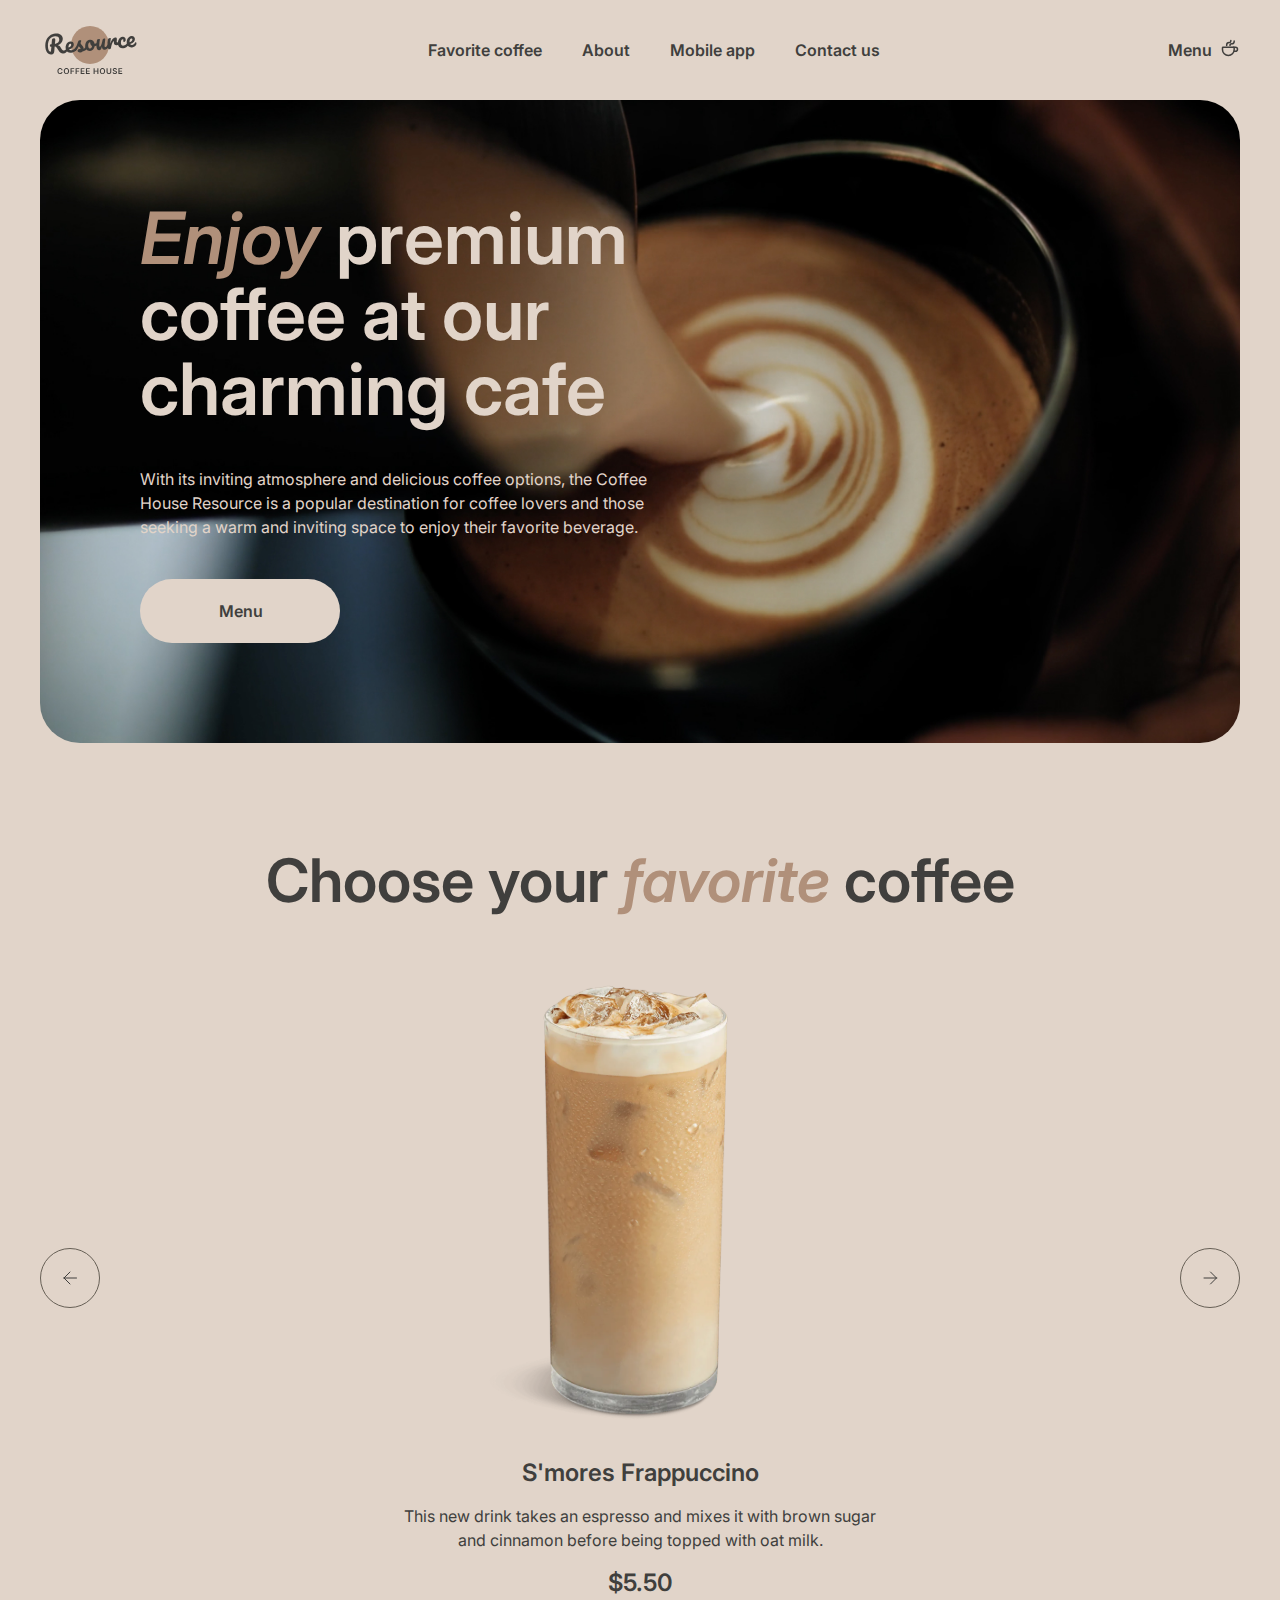
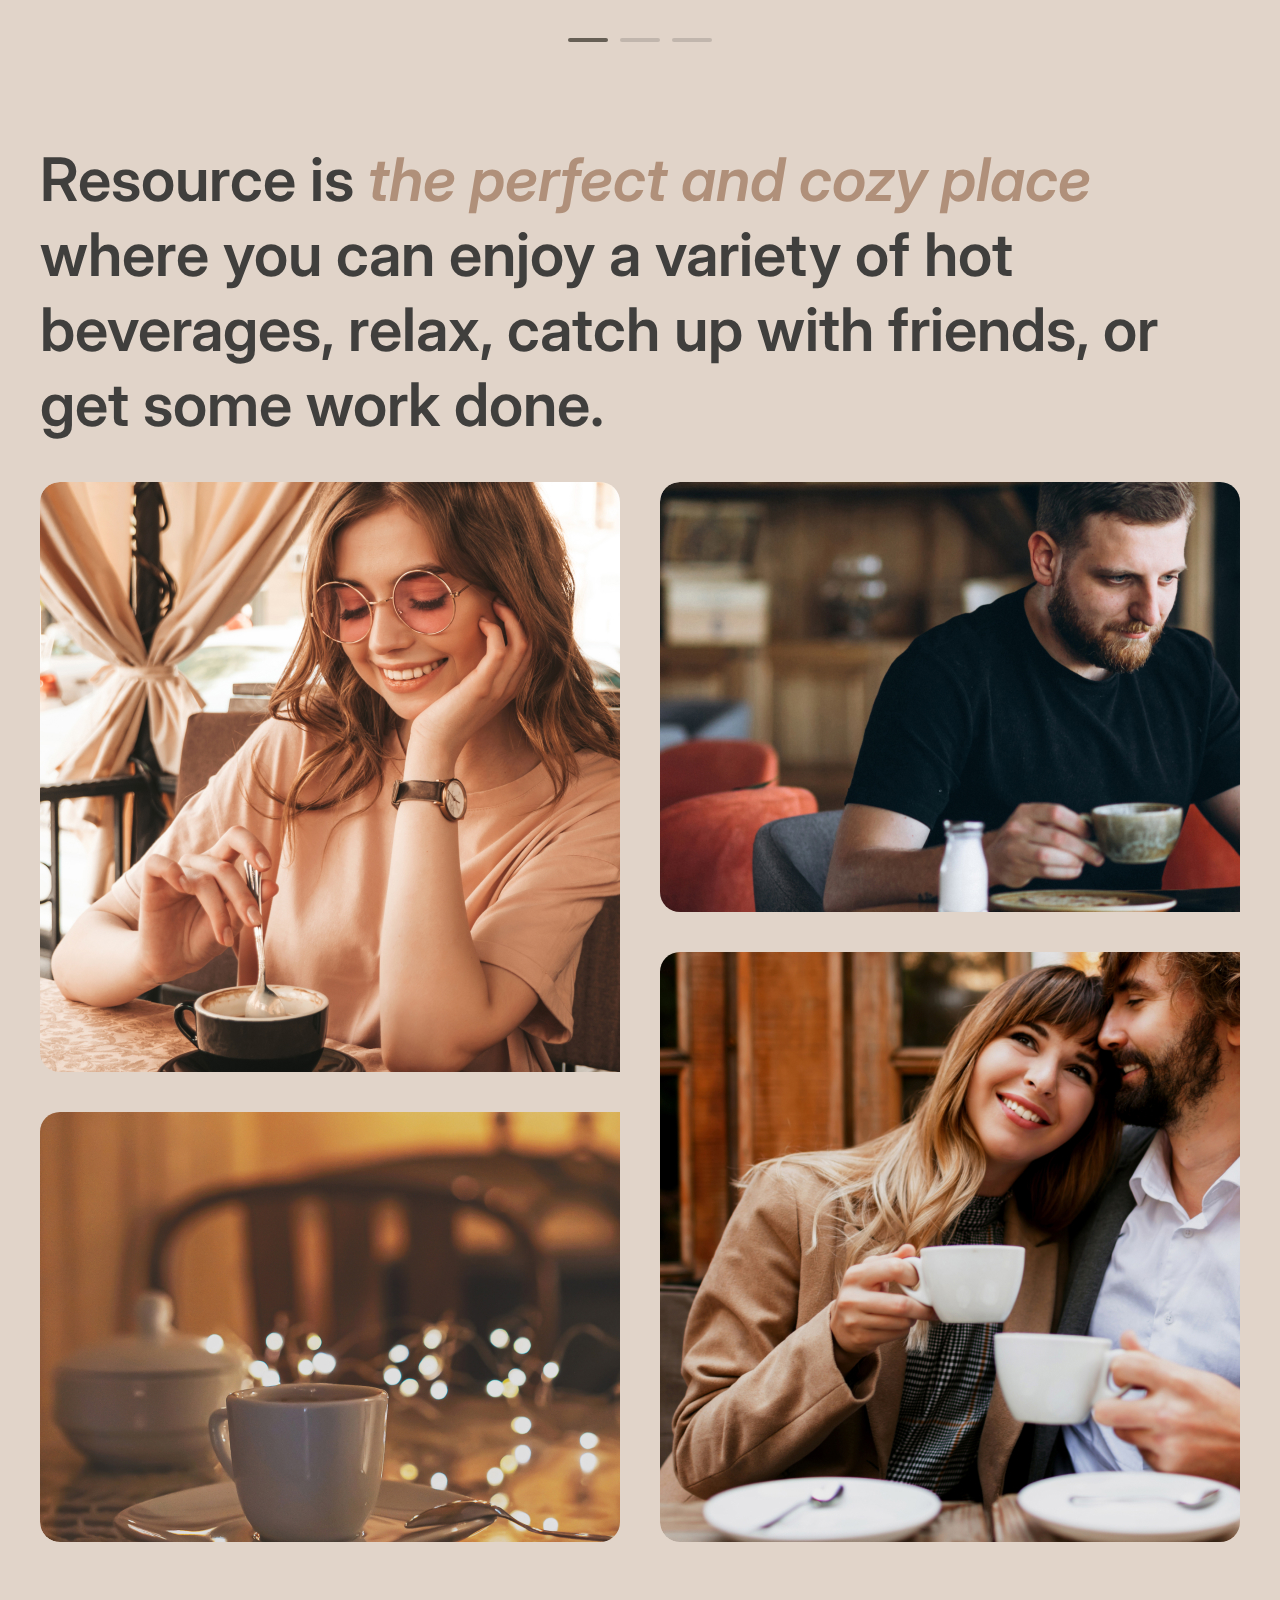
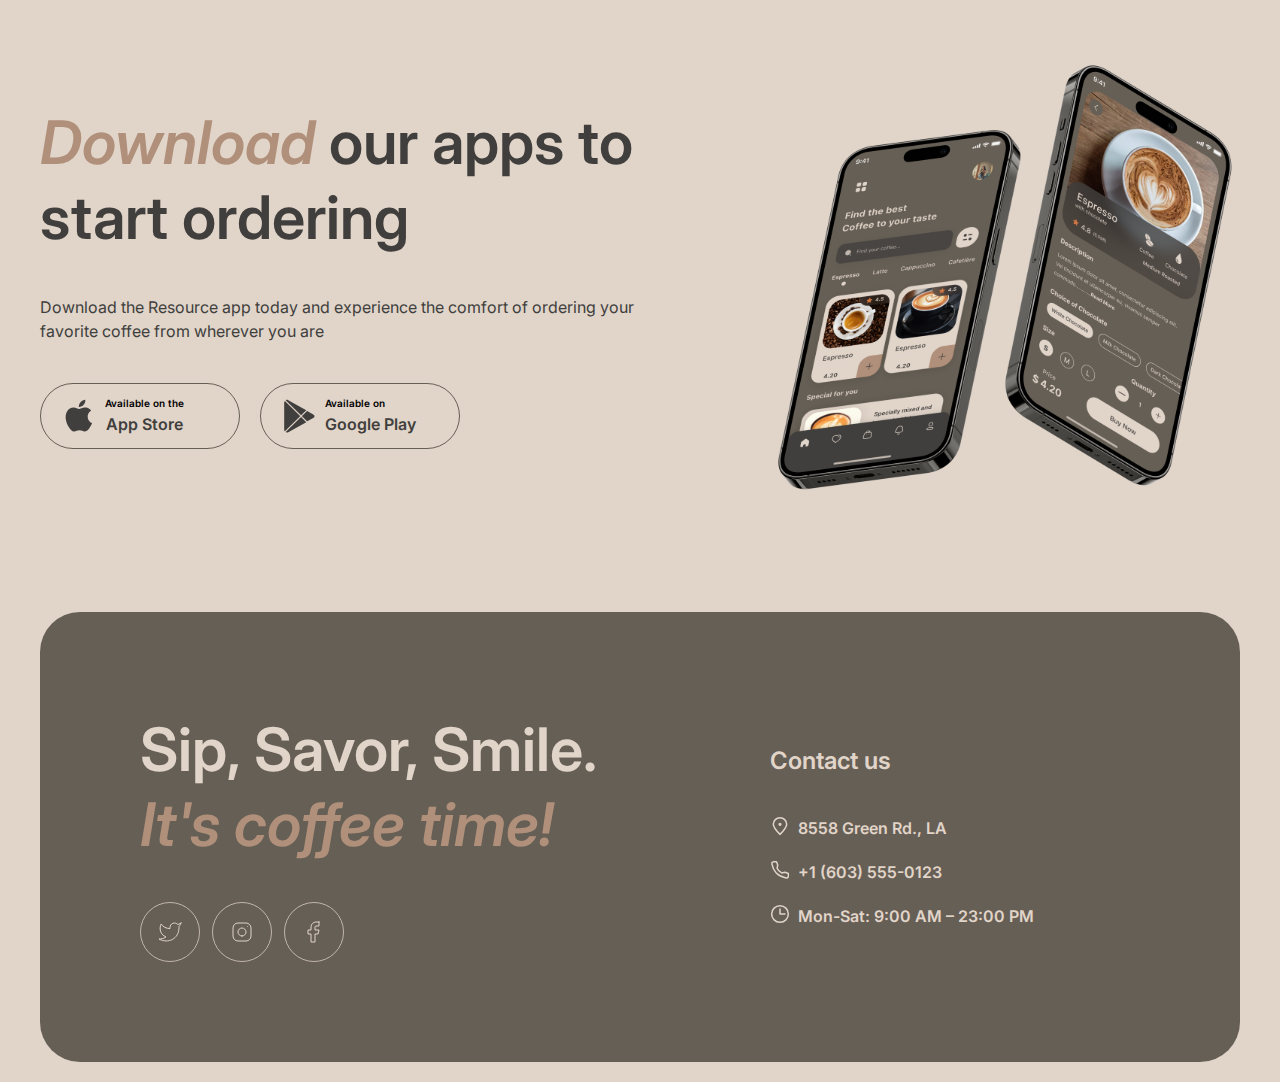
==== commit e8ac5741: "refactor: changed section about" ====
--- a/coffee-house/pages/home/index.html
+++ b/coffee-house/pages/home/index.html
@@ -68,7 +68,7 @@
                 and those seeking a warm and inviting space to enjoy their
                 favorite beverage.
               </p>
-              <button type="button" class="hero__button button">
+              <button type="button" class="hero__button button" onclick="window.location.href='../menu/menu.html';">
                 <p class="text__headings hero__button-text">Menu</p>
                 <svg class="hero__button-img" xmlns="http://www.w3.org/2000/svg" width="20" height="20" viewBox="0 0 20 20" fill="none">
                   <path d="M14.166 9.76667V11.6667C14.166 14.8883 11.5543 17.5 8.33268 17.5C5.11102 17.5 2.49935 14.8883 2.49935 11.6667V9.76667C2.49935 9.4353 2.76798 9.16667 3.09935 9.16667H13.566C13.8974 9.16667 14.166 9.4353 14.166 9.76667Z" stroke="#403F3D" stroke-width="1.5" stroke-linecap="round" stroke-linejoin="round"/>
@@ -102,7 +102,7 @@
                   <h3 class="favorite__slide-subtitle">S'mores Frappuccino</h3>
                   <p class="favorite__slide-text text">This new drink takes an espresso 
                     and mixes it with brown sugar and cinnamon before being topped with oat milk.</p>
-                  <p class="favorite__slide-price">$5.50</p>
+                  <p class="favorite__slide-price price">$5.50</p>
                 </div>
                 </div>
                 <div class="favorite__slide">
@@ -113,7 +113,7 @@
                   <h3 class="favorite__slide-subtitle">Caramel Macchiato</h3>
                   <p class="favorite__slide-text text">Fragrant and unique classic espresso with 
                     rich caramel-peanut syrup, with cream under whipped thick foam.</p>
-                  <p class="favorite__slide-price">$5.00</p>
+                  <p class="favorite__slide-price price">$5.00</p>
                 </div>
                 </div>
                 <div class="favorite__slide">
@@ -124,7 +124,7 @@
                   <h3 class="favorite__slide-subtitle">Ice coffee</h3>
                   <p class="favorite__slide-text text">A popular summer drink that tones and invigorates. 
                     Prepared from coffee, milk and ice.</p>
-                  <p class="favorite__slide-price">$4.50</p>
+                  <p class="favorite__slide-price price">$4.50</p>
                 </div>
                 </div>
                </div>
@@ -152,19 +152,19 @@
             </h2>
             <div class="about__images-conteiner">
               <div class="about__images-column-1">
-                <div class="about__images-box box-1">
-                  <div class="about__images-max about__images-1"></div>
-                </div>
-                <div class="about__images-box box-2">
-                  <div class="about__images-max about__images-2"></div>
+                <div class="about__images-box--1">
+                    <img class="about__images" src="../../assets/img/about-1.jpg" alt="about-1">
+                </div>
+                <div class="about__images-box--2">
+                    <img class="about__images" src="../../assets/img/about-2.jpg" alt="about-2">
                 </div>
               </div>
               <div class="about__images-column-2">
-                <div class="about__images-box box-3">
-                  <div class="about__images-max about__images-3"></div>
-                </div>
-                <div class="about__images-box box-4">
-                  <div class="about__images-max about__images-4"></div>
+                <div class="about__images-box--2">
+                    <img class="about__images" src="../../assets/img/about-3.jpg" alt="about-3">
+                </div>
+                <div class="about__images-box--1">
+                    <img class="about__images" src="../../assets/img/about-4.jpg" alt="about-4">
                 </div>
               </div>
             </div>
--- a/coffee-house/css/style.css
+++ b/coffee-house/css/style.css
@@ -110,7 +110,12 @@
   cursor: pointer;
 }
 
-
+.price {
+  font-size: 24px;
+  font-style: normal;
+  font-weight: 600;
+  line-height: 125%;
+  }
 
 /* HEADER */
 
@@ -192,7 +197,7 @@
 }
 
 .enjoy__hero-img {
-  background: url(../../assets/img/img-hero.jpg) lightgray 50% / cover no-repeat;
+  background: url(../assets/img/img-hero.jpg)lightgray 50% / cover no-repeat;
   border-radius: 40px;
   width: 100%;
   padding: 100px;
@@ -333,13 +338,6 @@
   text-align: center;
 }
 
-.favorite__slide-price {
-font-size: 24px;
-font-style: normal;
-font-weight: 600;
-line-height: 125%;
-}
-
 .favorite__controls {
   display: flex;
   gap: 12px;
@@ -359,18 +357,21 @@
 
 /* section about */
 
-.about__images-1 {
-  background: url("../../assets/img/about-1.jpg") lightgray 50% / cover no-repeat;
+/* .about__images-1 {
+  background: url(../assets/img/about-1.jpg) lightgray 50% / cover no-repeat;
 }
 .about__images-2 {
-  background: url("../../assets/img/about-2.jpg") lightgray 50% / cover no-repeat;
+  background: url(../assets/img/about-2.jpg) lightgray 50% / cover no-repeat;
+  
 }
 .about__images-3 {
-  background: url("../../assets/img/about-3.jpg") lightgray 50% / cover no-repeat;
+  background: url(../assets/img/about-3.jpg) lightgray 50% / cover no-repeat;
+  
 }
 .about__images-4 {
-  background: url("../../assets/img/about-4.jpg") lightgray 50% / cover no-repeat;
-}
+  background: url(../assets/img/about-4.jpg) lightgray 50% / cover no-repeat;
+  
+} */
 
 .about {
   margin: 100px 0px;
@@ -383,7 +384,10 @@
 .about__images-conteiner {
   display: flex;
   gap: 40px;
-  flex-wrap: wrap;
+  max-width: 1360px;
+  align-items: center;
+  justify-content: center;
+  
 }
 
 .about__images-column-1,
@@ -391,34 +395,51 @@
   display: flex;
   flex-direction: column;
   gap: 40px;
-}
-
-.about__images-box {
   overflow: hidden;
-  width: 660px;
+  align-items: flex-start;
   border-radius: 20px;
 }
-.box-1, 
-.box-4 {
+
+.about__images-box--1,
+.about__images-box--2 {
+  overflow: hidden;
+  max-width: 660px;
+  /* align-self: stretch; */
+  border-radius: 20px;
+
+  display: flex;
+  justify-content: center;
+  align-items: center;
+}
+
+.about__images-box--1 {
   height: 590px;
-}
-
-.box-2, 
-.box-3 {
+} 
+
+.about__images-box--2 {
   height: 430px;
-}
-
-.about__images-max {
-  width: 100%;
-  height: 100%;
-  transform: scale(1.1);
+} 
+
+.about__images-box--1 img {
+  transform: scale(1);
+  transition: 0.7s;
+}
+
+.about__images-box--2 img {
+  transform: scale(1);
+  transition: 0.7s;
+}
+
+.about__images-box--1 img:hover  {
+  transform: scale(0.95);
   transition: 0.7s ease-in-out;
 }
 
-.about__images-max:hover {
-  transform: scale(1);
+.about__images-box--2 img:hover  {
+  transform: scale(0.95);
   transition: 0.7s ease-in-out;
 }
+
 
 /* section mobile */
 
@@ -431,15 +452,21 @@
   align-items: center;
 }
 
+.mobile__images {
+  max-width: 630px;
+}
+
 .mobile__images-screens {
-  width: 630px;
-  height: 630px;
+  width: 100%;
+  display: block;
+  object-fit: cover;
 }
 
 .mobile__offer {
   display: flex;
   flex-direction: column;
   gap:40px; 
+  max-width: 630px;
 }
 
 .mobile__offer-button {
@@ -583,7 +610,7 @@
 .footer__contact-list {
   display: flex;
   flex-direction: column;
-  gap: 16px;
+  gap: 20px;
   justify-content: space-between;
 }
 
@@ -623,6 +650,14 @@
 
 /* section menu */
 
+
+.header__menu-line {
+  display: block;
+  width: 100%;
+  height: 2px;
+  background: var(--border-dark);
+}
+
 .section__menu {
   margin: 20px 0px 100px 0px;
   display: flex;
@@ -681,4 +716,80 @@
 .menu__tabs-btn:hover > .menu__tabs-btn--text {
   color: var(--text-light);
   transition: 0.7s;
-}+}
+
+
+.menu__grid-item {
+  max-width: 310px;
+  min-height: 505px;
+  border-radius: 40px;
+  border: 1px solid var(--border-light);
+
+  display: flex;
+  flex-direction: column;
+}
+
+.section__menu-grid {
+  display: grid;
+  grid-template-columns: repeat(4,1fr);
+  gap: 40px;
+}
+
+.grid__item-images {
+  overflow: hidden;
+  max-width: 310px;
+  height: 100%;
+  border-radius: 40px;
+}
+
+.grid__item-images--max {
+  width: 100%;
+  height: 100%;
+  transform: scale(1.1);
+  transition: 0.7s ease-in-out;
+  cursor: pointer;
+}
+
+.grid__item-images--max:hover {
+  transform: scale(1);
+  transition: 0.7s ease-in-out;
+}
+
+.grid__img-1 {
+  background: url(../assets/img/coffee-1.jpg) lightgray 50% / cover no-repeat;
+}
+.grid__img-2 {
+  background: url(../assets/img/coffee-2.jpg) lightgray 50% / cover no-repeat;
+}
+.grid__img-3 {
+  background: url(../assets/img/coffee-3.jpg) lightgray 50% / cover no-repeat;
+}
+.grid__img-4 {
+  background: url(../assets/img/coffee-4.jpg) lightgray 50% / cover no-repeat;
+}
+.grid__img-5 {
+  background: url(../assets/img/coffee-5.jpg) lightgray 50% / cover no-repeat;
+}
+.grid__img-6 {
+  background: url(../assets/img/coffee-6.jpg) lightgray 50% / cover no-repeat;
+}
+.grid__img-7 {
+  background: url(../assets/img/coffee-7.jpg) lightgray 50% / cover no-repeat;
+}
+.grid__img-8 {
+  background: url(../assets/img/coffee-8.jpg) lightgray 50% / cover no-repeat;
+}
+
+.grid__item-content {
+  padding: 20px;
+  min-height: 200px;
+  display: flex;
+  flex-direction: column;
+  justify-content: center;
+  gap: 12px; 
+}
+
+.grid__item-price {
+  margin-top: auto;
+}
+
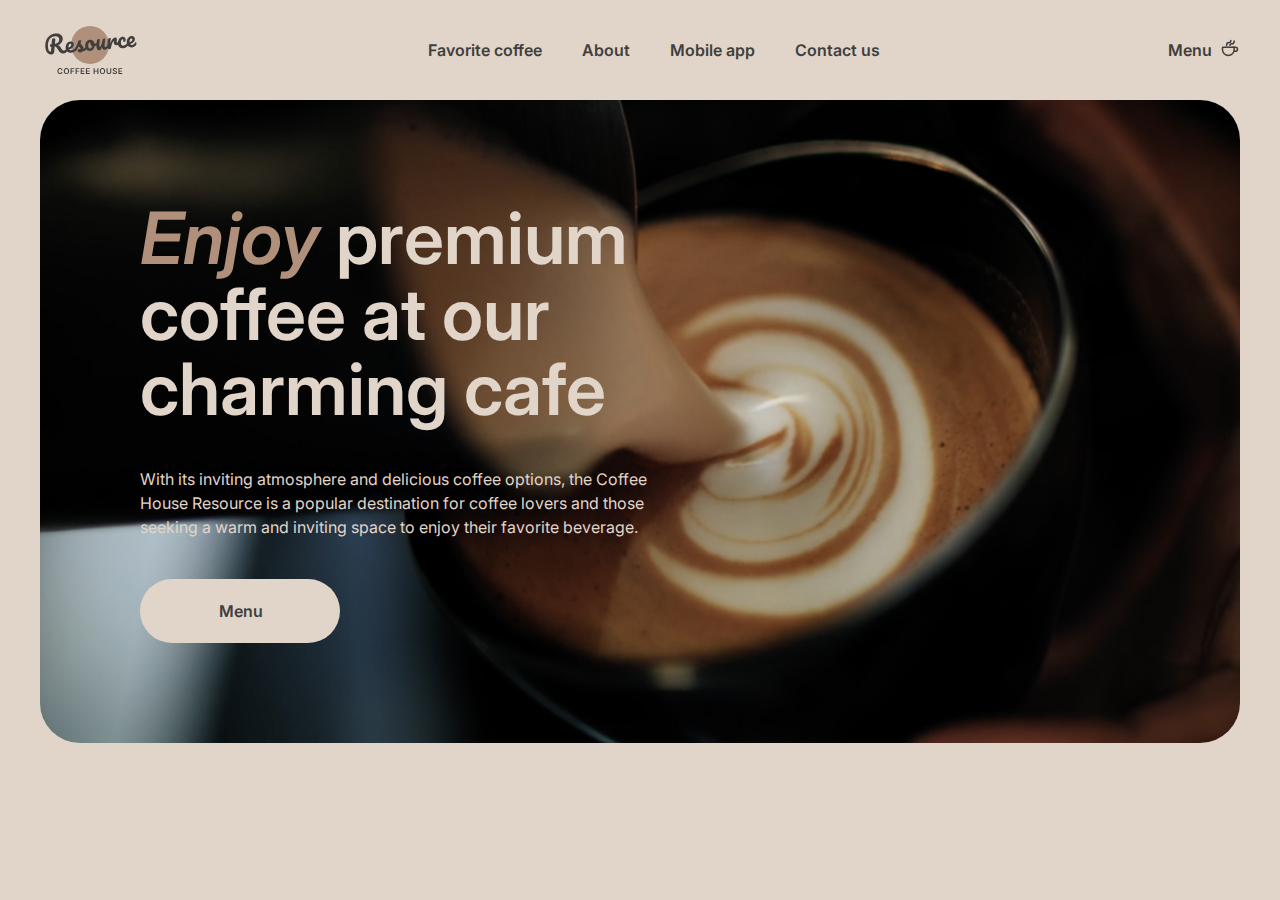
==== commit 11b6bbc3: "feat: added adaptive 768 px section header and enjoy" ====
--- a/coffee-house/pages/home/index.html
+++ b/coffee-house/pages/home/index.html
@@ -8,6 +8,8 @@
     <link href="https://fonts.googleapis.com/css2?family=Inter:wght@400;600&display=swap" rel="stylesheet">
     <link rel="stylesheet" href="../../css/normalize.css" />
     <link rel="stylesheet" href="../../css/style.css" />
+    <link rel="stylesheet" href="../../css/media.css" />
+
     <title>Home</title>
     <link
       rel="shortcut icon"
@@ -17,7 +19,6 @@
   </head>
   <body>
     <div class="wrapper">
-      <!-- HEADER  -->
       <header class="header__conteiner">
         <div class="header__logo">
           <img
@@ -52,9 +53,6 @@
           <span class="burger__line"></span>
         </div>
       </header>
-      <!-- END HEADER -->
-
-      <!-- SECTION ENJOY -->
       <main class="main">
         <section class="enjoy">
           <div class="enjoy__hero enjoy__hero-img enjoy__hero-video">
@@ -80,9 +78,6 @@
             </div>
           </div>
         </section>
-        <!-- END SECTION ENJOY -->
-
-        <!-- SECTION FAVORITE -->
         <section class="favorite" id="favorite__anchor" >
           <h2 class="favorite__title title">Choose your <span class="title-accent">favorite</span> coffee</h2>
           <div class="favorite__slider-conteiner">
@@ -142,8 +137,6 @@
             </div>
           </div>
         </section>
-         <!-- END SECTION FAVORITE -->
-         <!-- SECTION ABOUT -->
         <section class="about" id="about__anchor">
             <h2 class="about__title title">Resource is 
               <span class="title-accent">the perfect and cozy place</span> 
@@ -169,9 +162,6 @@
               </div>
             </div>
         </section>
-        <!-- END SECTION ABOUT -->
-
-        <!-- SECTION MOBILE -->
         <section class="mobile" id="mobile__anchor">
           <div class="mobile__offer">
             <h2 class="offer__title title"> 
@@ -209,10 +199,7 @@
             <img class="mobile__images-screens" src="../../assets/img/mobile-screens.svg" alt="mobile-screens">
           </div>
         </section>
-        <!-- END SECTION MOBILE -->
       </main>
-
-      <!-- FOOTER -->
       <footer class="footer">
         <div class="footer-conteiner">
           <div class="footer__social">
@@ -282,7 +269,6 @@
           </div>
         </div>
       </footer>
-      <!-- END FOOTER -->
     </div>
     <script src="../../js/script.js"></script>
   </body>
--- a/coffee-house/css/style.css
+++ b/coffee-house/css/style.css
@@ -186,9 +186,32 @@
   width: 20px;
   height: 20px;
 }
+
 .header__burger {
   display: none;
-}
+  width: 44px;
+  height: 44px;
+  background-color: transparent;
+  border: 1px solid var(--border-dark);
+  border-radius: 100px;
+  cursor: pointer;
+  transition: 0.7s;
+
+  /* display: flex;
+  flex-direction: column;
+  gap: 6px;
+  justify-content: center;
+  align-items: center; */
+}
+
+.burger__line {
+  width: 16px;
+  height: 2px;
+  background-color: var(--border-dark);
+  transition: 0.7s;
+  display: block;
+}
+
 
 /* section enjoy */
 
@@ -227,6 +250,7 @@
   display: flex;
   gap: 8px;
   justify-content: space-between;
+  align-items: center;
 }
 
 .hero__button-text {
--- a/coffee-house/css/media.css
+++ b/coffee-house/css/media.css
@@ -0,0 +1,39 @@
+/* .enjoy, */
+.favorite,
+.about,
+.mobile,
+.footer {
+    display: none;
+}
+
+@media (max-width: 768px) {
+    .header__burger {
+        display: flex;
+        flex-direction: column;
+        gap: 6px;
+        justify-content: center;
+        align-items: center; 
+    }
+    .header__menu-link {
+        display: none;
+    }
+    .header__navigation {
+        display: none;
+    }
+
+    .enjoy__hero-img {
+        padding: 100px 60px;
+    }
+    .hero__button-text {
+        transform: inherit;
+        transition: inherit;
+      }
+    .hero__button-img {
+        opacity: initial;
+    }
+}
+
+
+@media (max-width: 380px) {
+    
+}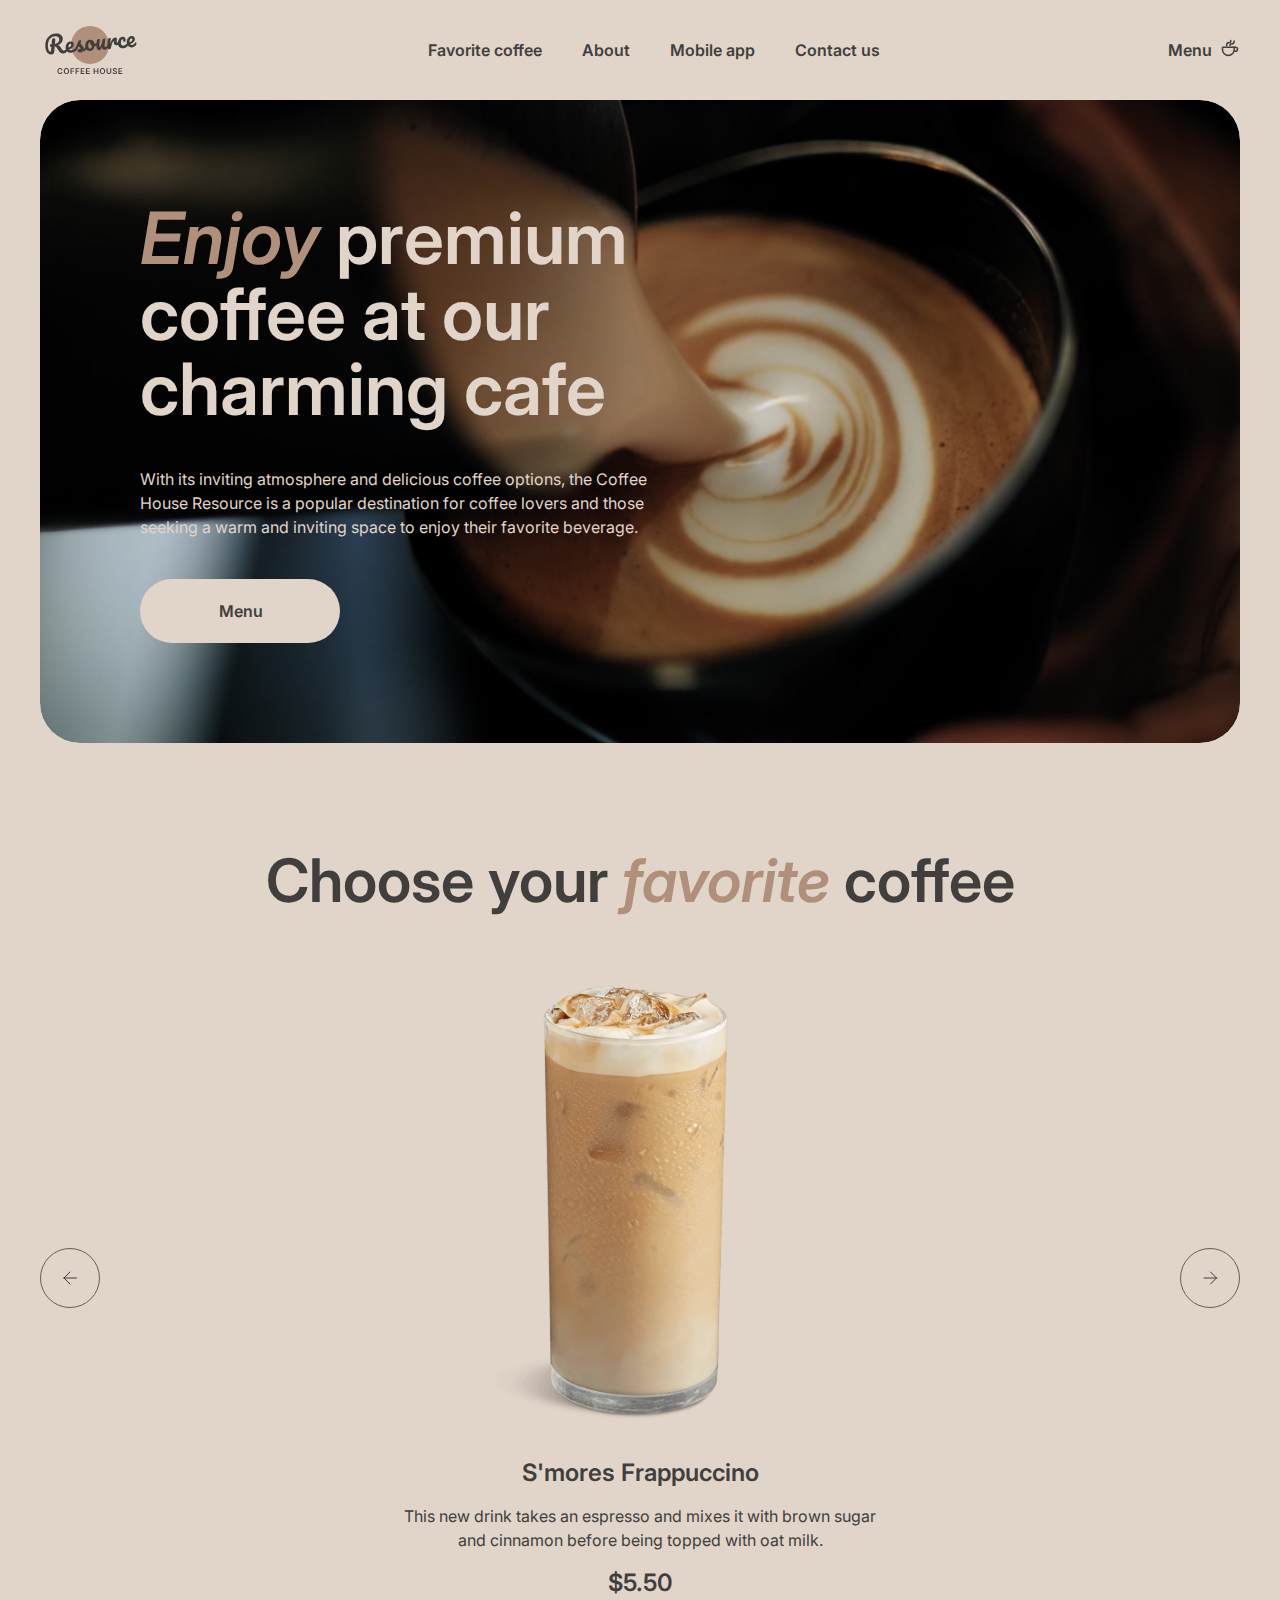
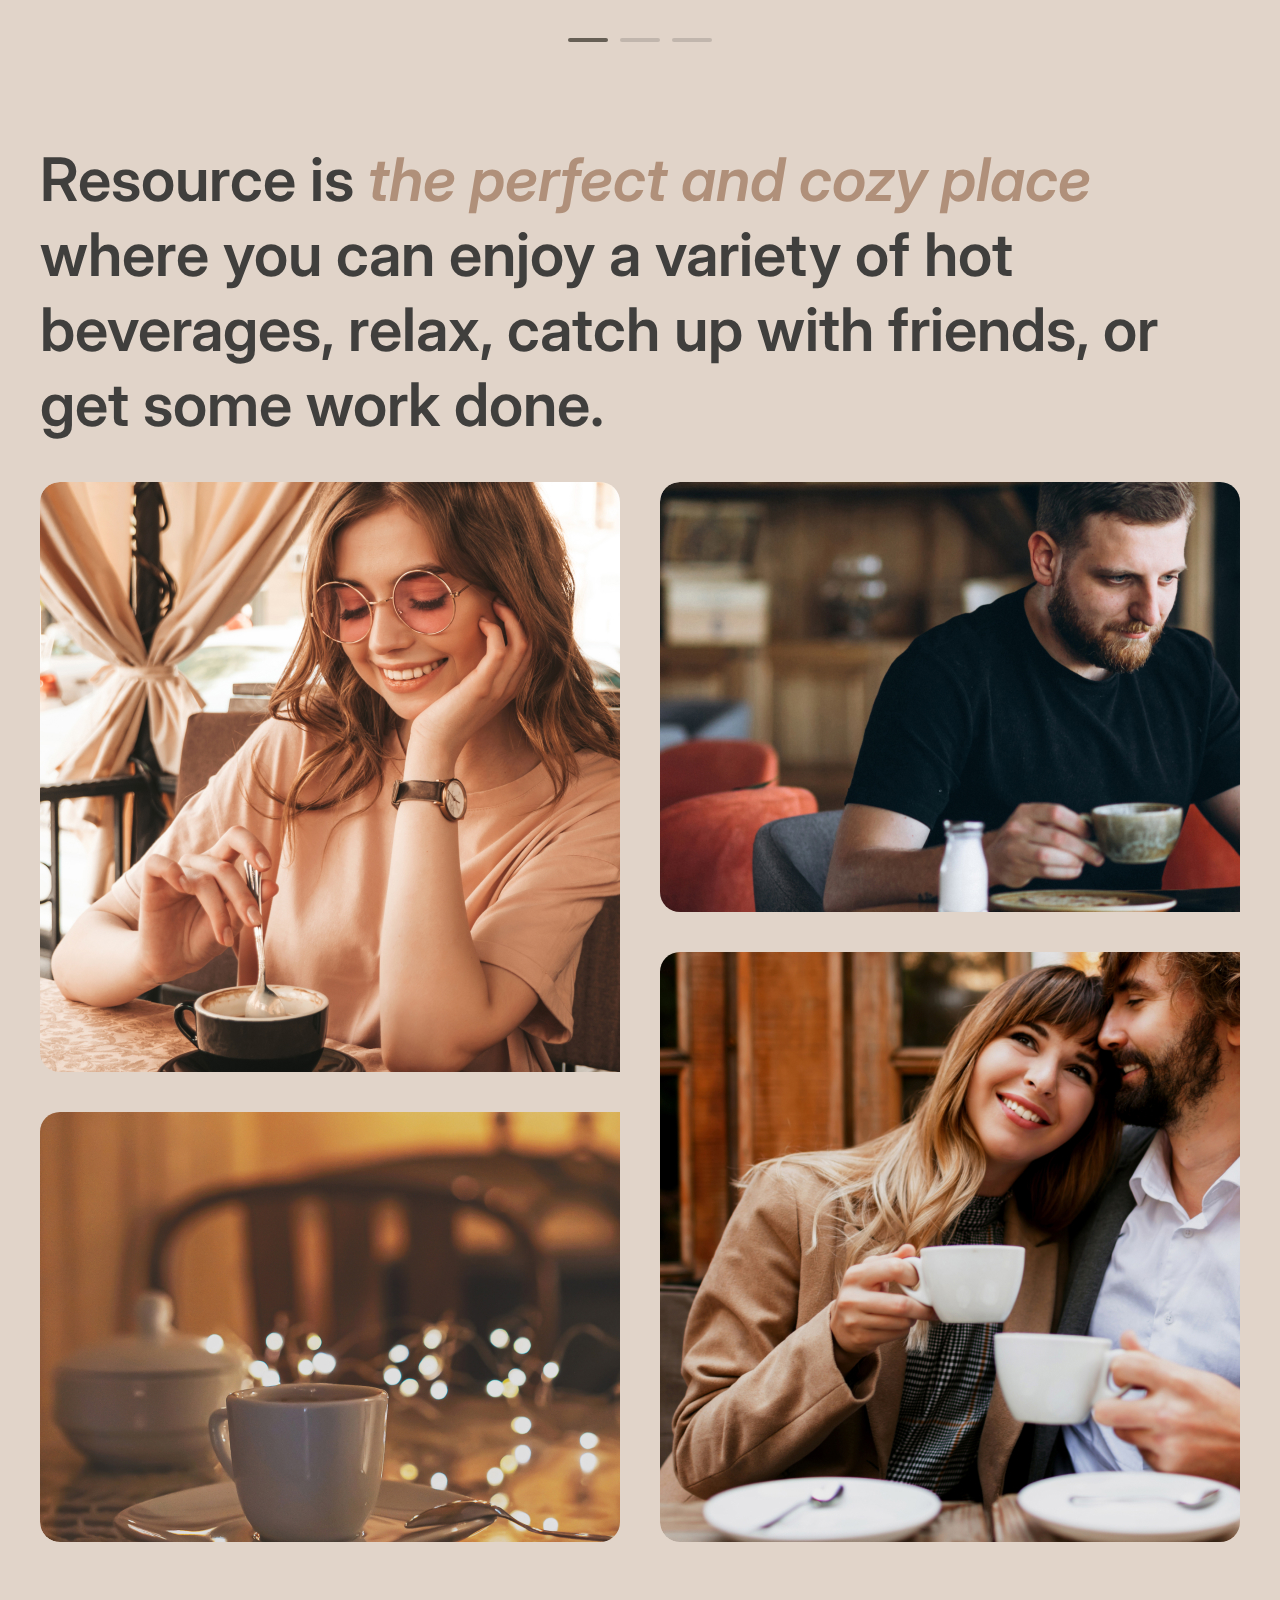
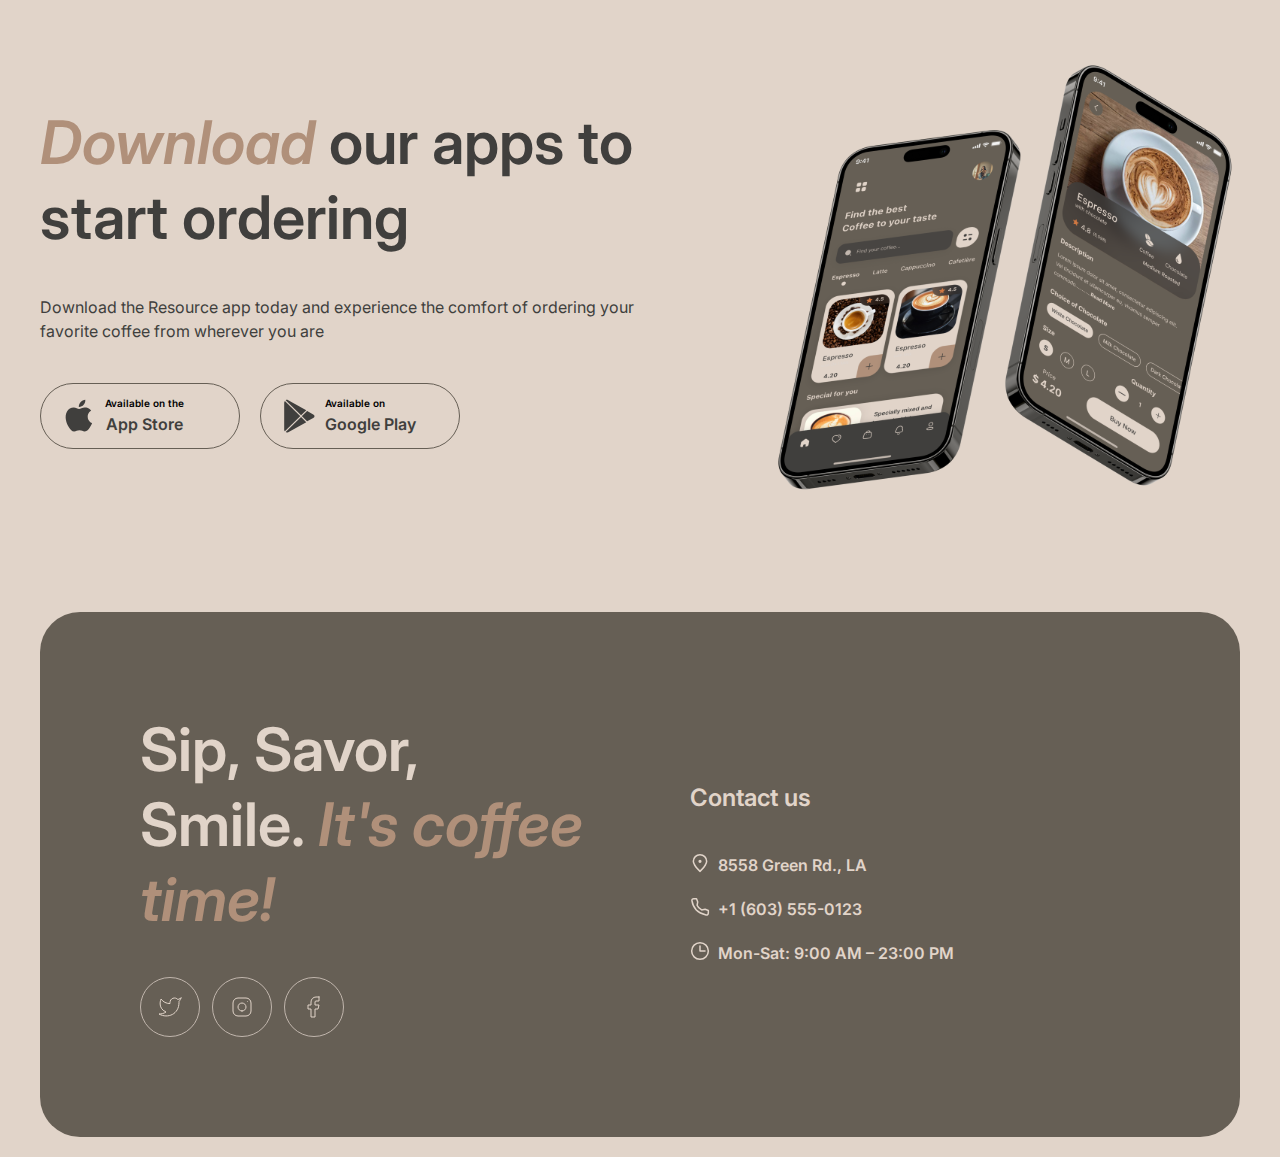
==== commit d2a84caa: "feat: added hero video" ====
--- a/coffee-house/pages/home/index.html
+++ b/coffee-house/pages/home/index.html
@@ -55,7 +55,8 @@
       </header>
       <main class="main">
         <section class="enjoy">
-          <div class="enjoy__hero enjoy__hero-img enjoy__hero-video">
+          <video class="enjoy__hero-video" src="../../assets/video/video_hero.mp4" type="video/mp4" autoplay="" loop="" muted="" ></video>
+          <div class="enjoy__hero enjoy__hero-img">
             <div class="hero__conteiner">
               <h1 class="hero__title">
                 <span class="title-accent">Enjoy</span> premium coffee at our charming cafe
--- a/coffee-house/css/style.css
+++ b/coffee-house/css/style.css
@@ -217,6 +217,18 @@
 
 .enjoy {
   margin: 20px 0px 100px 0px;
+  position: relative;
+  width: 100%;
+  max-width: 1360px;
+  border-radius: 40px;
+  overflow: hidden;
+}
+
+.enjoy__hero-video {
+  position: absolute;
+  max-width: 1360px;
+  border-radius: 40px;
+  z-index: 1;
 }
 
 .enjoy__hero-img {
@@ -224,6 +236,7 @@
   border-radius: 40px;
   width: 100%;
   padding: 100px;
+  z-index: 0;
 }
 
 .hero__conteiner {
@@ -240,10 +253,12 @@
   font-weight: 600;
   line-height: 105%;
   color: var(--text-light);
+  z-index: 2;
 }
 
 .hero__subtitle {
   color: var(--text-light);
+  z-index: 2;
 }
 
 .hero__button {
@@ -251,11 +266,13 @@
   gap: 8px;
   justify-content: space-between;
   align-items: center;
+  z-index: 2;
 }
 
 .hero__button-text {
   transform: translateX(14px);
   transition: 0.3s ease-in;
+  z-index: 2;
 }
 
 .hero__button:hover > .hero__button-text {
@@ -273,6 +290,9 @@
   opacity: 100%;
 }
 
+.hero__menu-tabs {
+  display: none;
+}
 /* section favorite  */
 
 .favorite {
@@ -573,7 +593,7 @@
   flex-direction: row;
   justify-content: space-between;
   gap: 100px;
-  width: 1360px;
+  max-width: 1360px;
 }
 .footer__social {
   flex: 0 1 100%;
@@ -744,8 +764,8 @@
 
 
 .menu__grid-item {
-  max-width: 310px;
-  min-height: 505px;
+  width: 310px;
+  height: 50px;
   border-radius: 40px;
   border: 1px solid var(--border-light);
 
@@ -753,10 +773,17 @@
   flex-direction: column;
 }
 
-.section__menu-grid {
+/* .section__menu-grid {
   display: grid;
   grid-template-columns: repeat(4,1fr);
   gap: 40px;
+} */
+
+.section__menu-grid {
+  display: flex;
+  flex-wrap: wrap;
+  gap: 40px; 
+  justify-content: center;
 }
 
 .grid__item-images {
@@ -817,3 +844,27 @@
   margin-top: auto;
 }
 
+.section__menu-loader {
+  display: none;
+}
+
+.menu__loader-arrow {
+  width: 24px;
+  height: 24px;
+}
+
+.menu__loader {
+  width: 60px;
+  height: 60px;
+  background: transparent;
+  border-radius: 100px;
+  border: 1px solid var(--border-dark);
+  cursor: pointer;
+  transition: all 0.7s;
+}
+
+
+/* .menu__loader > svg > path {
+  stroke: var(--text-dark);
+  transition: stroke 0.7s;
+} */--- a/coffee-house/css/media.css
+++ b/coffee-house/css/media.css
@@ -1,27 +1,21 @@
 /* .enjoy, */
-.favorite,
-.about,
-.mobile,
-.footer {
+/* .favorite, */
+/* .about, */
+/* .mobile, */
+/* .footer {
     display: none;
-}
+} */
 
-@media (max-width: 768px) {
-    .header__burger {
-        display: flex;
-        flex-direction: column;
-        gap: 6px;
-        justify-content: center;
-        align-items: center; 
-    }
-    .header__menu-link {
-        display: none;
-    }
-    .header__navigation {
-        display: none;
-    }
+/* .section__menu, */
+/* .footer {
+    display: none;
+} */
 
-    .enjoy__hero-img {
+
+@media (max-width: 1024px) {
+
+    .enjoy__hero-img,
+    .footer-conteiner {
         padding: 100px 60px;
     }
     .hero__button-text {
@@ -31,9 +25,158 @@
     .hero__button-img {
         opacity: initial;
     }
+    .header__burger,
+    .about__images-conteiner,
+    .mobile, 
+    .footer-conteiner {
+        flex-direction: column;
+    }
+    .about__images-box--1,
+    .mobile__offer,
+    .mobile__images {
+        max-width: 688px;
+    }
+
+}
+
+@media (max-width: 768px)
+{
+    .header__burger {
+        display: flex;
+        gap: 6px;
+        justify-content: center;
+        align-items: center; 
+    }
+    .header__menu-link,
+    .header__navigation,
+    .about__images-box--2 {
+        display: none;
+    }
+
+    /* menu */
+    .header__menu-conteiner {
+        display: none;
+    }
+   .menu__grid-item.hide {
+    display: none;
+   }
+
+   .section__menu-loader {
+        display: block;
+        width: 100%;
+        text-align: center;}
+   
+
 }
 
 
-@media (max-width: 380px) {
+@media (max-width: 760px) {
+    .slider__button {
+        display: none;
+    }
+    .favorite__slider {
+        height: auto;
+        justify-content: center;
+    }
+    .about__images-box--1 {
+        max-width: 570px;
+    }
     
-}+    .mobile__offer,
+    .mobile__images,
+    .hero__conteiner {
+        max-width: 450px;
+    }
+
+    .enjoy__hero-img,
+    .footer-conteiner {
+        padding: 60px 20px;;
+      } 
+      .hero__title {
+        font-size: 60px;
+        line-height: 115%;
+    }
+
+
+    /* menu */
+    .section__menu-text {
+        font-size: 42px;
+    }
+
+}
+
+@media (max-width: 600px) {
+    .wrapper {
+        padding: 20px 16px;
+      }
+    .enjoy__hero-img,
+    .footer-conteiner {
+          padding: 60px 16px;;
+    } 
+    .hero__conteiner,
+    .mobile__offer,
+    .mobile__images,
+    .favorite__slider-wrapper,
+    .about__images-box--1 {
+        max-width: 380px;
+    }
+    .hero__title {
+        font-size: 42px;
+        line-height: 115%;
+    }
+    .hero__subtitle {
+        max-width: 316px;
+    }
+    .title {
+        font-size: 32px;
+        text-align: center;
+    }
+    .favorite__slider-wrapper {
+        height: 532px;
+    }
+    .favorite__slide {
+        width: 348px;
+    }
+    .slider__button {
+        display: none;
+    }
+    .about__title,
+    .offer__title,
+    .social__title {
+        text-align: start;
+    }
+    .mobile,
+    .footer-conteiner {
+        gap: 40px;
+    }
+
+
+
+
+    /* menu */
+    .section__menu-text {
+        font-size: 32px;
+    }
+}
+
+@media (max-width: 400px) {
+    .hero__conteiner,
+    .about__images-box--1,
+    .mobile__offer,
+    .mobile__images,
+    .favorite__slider-wrapper {
+        max-width: 348px;
+    }
+    .mobile__offer-button {
+        flex-direction: column;
+    }
+    .offer__button {
+        padding: 11px 20px;
+    }
+
+
+    /* menu */
+    .section__menu-tabs {
+        gap: 8px;
+    }
+}
